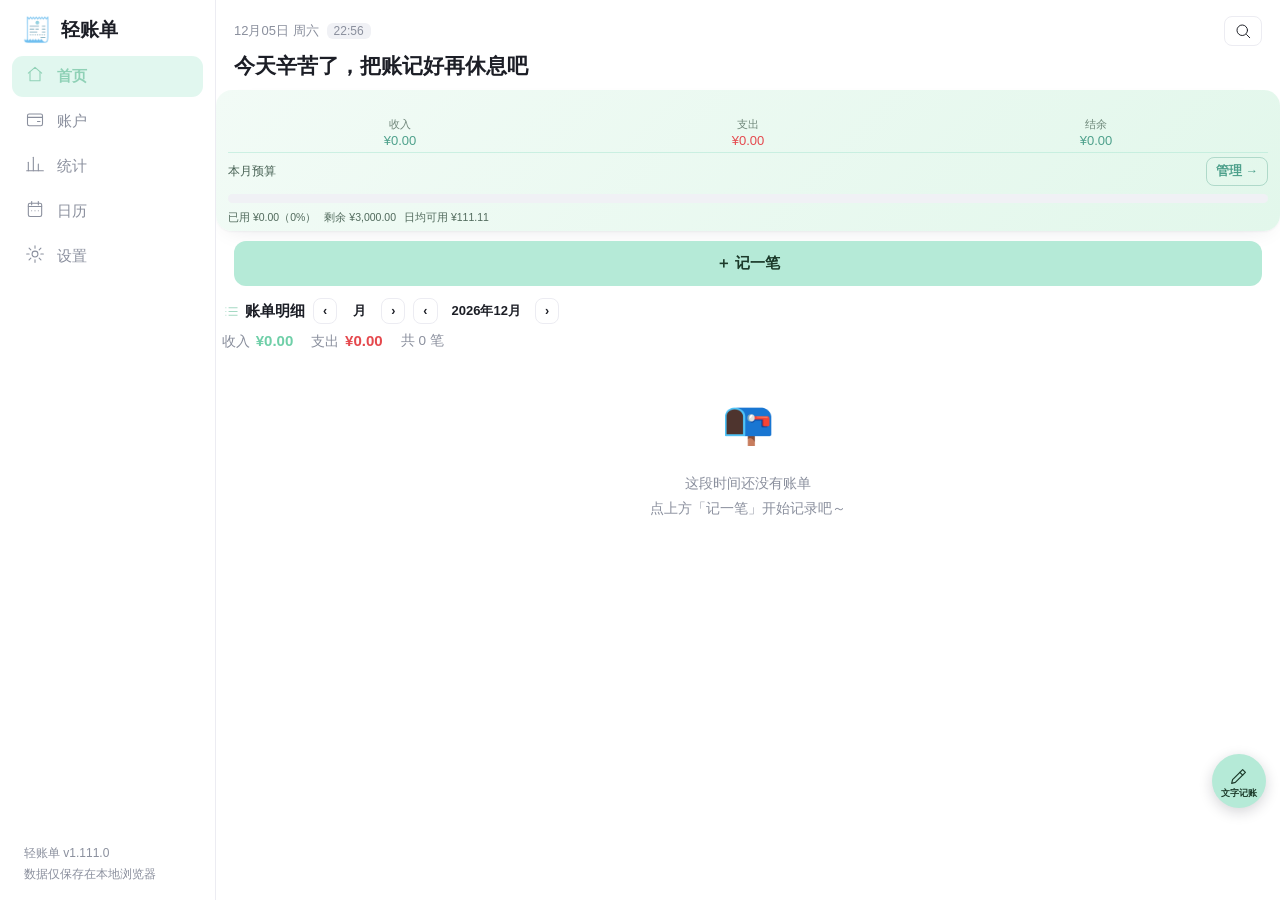
==== index.html @ 125f8039 "Add files via upload" ====
<!DOCTYPE html>
<html lang="zh-CN">
<head>
<meta charset="UTF-8">
<meta name="viewport" content="width=device-width, initial-scale=1.0, viewport-fit=cover">
<meta name="color-scheme" content="light">
<meta name="theme-color" content="#ffffff">
<meta name="apple-mobile-web-app-capable" content="yes">
<meta name="apple-mobile-web-app-status-bar-style" content="default">
<meta name="apple-mobile-web-app-title" content="轻账单">
<link rel="manifest" href="manifest.webmanifest">
<link rel="icon" href="data:image/svg+xml,<svg xmlns='http://www.w3.org/2000/svg' viewBox='0 0 100 100'><text y='.9em' font-size='90'>🧾</text></svg>">
<link rel="apple-touch-icon" href="icons/icon-192.png">
<title>轻账单 · 个人记账</title>
<link rel="stylesheet" href="css/style.css">
</head>
<body>
<div id="app">
  <aside class="sidebar">
    <div class="logo"><span class="logo-icon">🧾</span>轻账单</div>
    <nav class="nav">
      <button class="nav-item" data-route="/home"><span class="nav-ico"><svg width="20" height="20" viewBox="0 0 24 24" fill="none" stroke="currentColor" stroke-width="1.3" stroke-linecap="round" stroke-linejoin="round"><path d="M4 11l8-7 8 7"/><path d="M6 10v10h12V10"/></svg></span><span>首页</span></button>
      <button class="nav-item" data-route="/accounts"><span class="nav-ico"><svg width="20" height="20" viewBox="0 0 24 24" fill="none" stroke="currentColor" stroke-width="1.3" stroke-linecap="round" stroke-linejoin="round"><rect x="3" y="6" width="18" height="14" rx="2"/><path d="M3 10h18"/><path d="M15 15h3"/></svg></span><span>账户</span></button>
      <button class="nav-item" data-route="/stats"><span class="nav-ico"><svg width="20" height="20" viewBox="0 0 24 24" fill="none" stroke="currentColor" stroke-width="1.3" stroke-linecap="round" stroke-linejoin="round"><path d="M4 20V10"/><path d="M10 20V4"/><path d="M16 20v-8"/><path d="M22 20H2"/></svg></span><span>统计</span></button>
      <button class="nav-item" data-route="/calendar"><span class="nav-ico"><svg width="20" height="20" viewBox="0 0 24 24" fill="none" stroke="currentColor" stroke-width="1.3" stroke-linecap="round" stroke-linejoin="round"><rect x="4" y="5" width="16" height="16" rx="2"/><path d="M4 9h16"/><path d="M8 3v4"/><path d="M16 3v4"/><path d="M8 14h.01"/><path d="M12 14h.01"/><path d="M16 14h.01"/></svg></span><span>日历</span></button>
      <button class="nav-item" data-route="/settings"><span class="nav-ico"><svg width="20" height="20" viewBox="0 0 24 24" fill="none" stroke="currentColor" stroke-width="1.3" stroke-linecap="round" stroke-linejoin="round"><circle cx="12" cy="12" r="3.5"/><path d="M12 2v3M12 19v3M2 12h3M19 12h3M4.9 4.9l2.1 2.1M17 17l2.1 2.1M19.1 4.9L17 7M7 17l-2.1 2.1"/></svg></span><span>设置</span></button>
    </nav>
    <div class="sidebar-foot">轻账单 v1.111.0<br>数据仅保存在本地浏览器</div>
  </aside>
  <main id="view" class="view"></main>
</div>
<div id="modal-root"></div>
<div id="toast-root"></div>
<noscript><div style="padding:40px;text-align:center">轻账单需要启用 JavaScript 才能使用。</div></noscript>
<script src="js/preset.js"></script>
<script src="js/store.js"></script>
<script src="js/ui.js"></script>
<script src="js/charts.js"></script>
<script src="js/views.js"></script>
<script src="js/app.js"></script>
<script>
  /* PWA：Service Worker 仅在 HTTP(S) 环境下生效（file:// 打开时自动跳过） */
  if ('serviceWorker' in navigator && /^https?:$/.test(location.protocol)) {
    window.addEventListener('load', function () {
      navigator.serviceWorker.register('sw.js').catch(function () { /* 忽略注册失败 */ });
    });
  }
</script>
</body>
</html>
---- css/style.css ----
/* ============ 主题变量 ============ */
:root {
  --bg: #ffffff;
  --card: #ffffff;
  --text: #1c1e26;
  --muted: #8a8f9d;
  --border: #ececf2;
  --border-soft: #f0f1f5;
  --primary: #B5EAD7;
  --primary-2: #8FD1B6;
  --primary-soft: rgba(181, 234, 215, 0.4);
  --on-primary: #1c3a2a;
  --danger: #e5484d;
  --success: #6FCFA8;
  --warning: #f5a623;
  --shadow: 0 1px 2px rgba(20, 22, 40, 0.04), 0 8px 24px -12px rgba(20, 22, 40, 0.12);
  --input-bg: #ffffff;
  --key-bg: #f3f4f8;
  --seg-bg: #eef0f5;
  --sidebar: #ffffff;
  --modal-overlay: rgba(18, 20, 32, 0.45);
}
[data-theme="dark"] {
  --bg: #141419;
  --card: #1e1f26;
  --text: #ececf2;
  --muted: #8b8f9c;
  --border: #2a2c36;
  --border-soft: #22242e;
  --primary: #B5EAD7;
  --primary-2: #8FD1B6;
  --primary-soft: rgba(181, 234, 215, 0.18);
  --on-primary: #1c3a2a;
  --shadow: 0 1px 2px rgba(0, 0, 0, 0.3), 0 10px 30px -12px rgba(0, 0, 0, 0.5);
  --input-bg: #262833;
  --key-bg: #262833;
  --seg-bg: #262833;
  --sidebar: #191a21;
  --modal-overlay: rgba(0, 0, 0, 0.6);
}

/* ============ 基础 ============ */
* { box-sizing: border-box; margin: 0; padding: 0; }
html { height: 100%; background: #ffffff; }
body {
  font-family: -apple-system, BlinkMacSystemFont, "Segoe UI", "PingFang SC", "Hiragino Sans GB", "Microsoft YaHei", sans-serif;
  background: var(--bg); color: var(--text);
  -webkit-font-smoothing: antialiased;
}
button { font-family: inherit; color: inherit; background: none; border: none; cursor: pointer; }
input, select, textarea { font-family: inherit; }
input[type="number"]::-webkit-outer-spin-button, input[type="number"]::-webkit-inner-spin-button { -webkit-appearance: none; margin: 0; }
input[type="number"] { -moz-appearance: textfield; }

/* ============ 布局 ============ */
#app { display: flex; min-height: 100vh; }
.sidebar {
  width: 216px; flex-shrink: 0; background: var(--sidebar);
  border-right: 1px solid var(--border);
  display: flex; flex-direction: column; padding: 20px 14px;
  position: sticky; top: 0; height: 100vh;
}
.logo { display: flex; align-items: center; gap: 9px; font-size: 19px; font-weight: 800; padding: 4px 10px 18px; }
.logo-icon { font-size: 24px; }
.nav { display: flex; flex-direction: column; gap: 4px; flex: 1; }
.nav-item {
  display: flex; align-items: center; gap: 11px; padding: 11px 13px;
  border-radius: 11px; font-size: 15px; color: var(--muted);
  text-align: left; transition: background .15s, color .15s;
}
.nav-item:hover { background: var(--border-soft); color: var(--text); }
.nav-item.active { background: var(--primary-soft); color: var(--primary-2); font-weight: 700; }
.nav-ico { font-size: 18px; width: 22px; text-align: center; }
.sidebar-foot { font-size: 12px; color: var(--muted); padding: 10px 12px 2px; line-height: 1.7; }
.view { flex: 1; padding: 26px 30px 60px; max-width: 1400px; margin: 0 auto; width: 100%; }

/* ============ 按钮 ============ */
.btn {
  display: inline-flex; align-items: center; justify-content: center; gap: 6px;
  padding: 9px 16px; border-radius: 10px; font-size: 14px; font-weight: 600;
  border: 1px solid transparent; transition: filter .15s, background .15s, transform .05s;
  user-select: none;
}
.btn:active { transform: scale(.97); }
.btn-primary { background: var(--primary); color: var(--on-primary); }
.btn-primary:hover { filter: brightness(1.08); }
.btn-ghost { background: transparent; border-color: var(--border); color: var(--text); }
.btn-ghost:hover { background: var(--border-soft); }
.btn-danger { background: var(--danger); color: #fff; }
.btn-danger:hover { filter: brightness(1.06); }
.btn-sm { padding: 6px 11px; font-size: 13px; border-radius: 8px; }
.btn-lg { padding: 12px 20px; font-size: 15px; border-radius: 12px; }
.btn-block { width: 100%; }
.danger-text { color: var(--danger); }
.head-actions { display: flex; gap: 8px; }

/* ============ 页面 & 卡片 ============ */
.page { animation: fadeIn .22s ease; }
@keyframes fadeIn { from { opacity: 0; transform: translateY(4px); } to { opacity: 1; transform: none; } }
.page-head { display: flex; align-items: center; justify-content: space-between; margin: 2px 0 18px; gap: 12px; flex-wrap: wrap; }
.page-head h1 { font-size: 22px; font-weight: 800; }
.card {
  background: var(--card); border: none; border-radius: 16px;
  padding: 20px; box-shadow: var(--shadow); margin-bottom: 16px;
}
.card-title { font-size: 14px; font-weight: 700; color: var(--muted); margin-bottom: 14px; display: flex; align-items: center; justify-content: space-between; gap: 10px; flex-wrap: wrap; }
.grid-2 { display: grid; grid-template-columns: 1fr 1fr; gap: 16px; }
@media (max-width: 900px) { .grid-2 { grid-template-columns: 1fr; } }

.hello { display: block; margin-bottom: 18px; }
.hello-top { display: flex; align-items: center; justify-content: space-between; gap: 10px; }
.hello-date { color: var(--muted); font-size: 13px; display: flex; align-items: center; gap: 8px; }
.hello-time { font-variant-numeric: tabular-nums; background: var(--border-soft); border-radius: 6px; padding: 1px 7px; font-size: 12px; }
.hello h1 { font-size: 24px; font-weight: 800; margin-top: 6px; line-height: 1.35; }
/* 资产卡：淡绿主题（无净资产，仅收支结余 + 预算） */
.assets-card {
  background: linear-gradient(135deg, #F2FBF6, #E2F7EB);
  border: none;
  color: #1c3a2a;
  padding: 14px 16px;
}
.assets-card::after { content: none; }
.assets-stats {
  display: grid; grid-template-columns: repeat(3, 1fr); gap: 10px;
}
.as-item { text-align: center; cursor: pointer; border: none; background: none; padding: 0; transition: opacity .15s; }
.as-item:hover { opacity: .75; }
.as-label { font-size: 12px; color: rgba(28, 58, 42, 0.6); }
.as-val { font-size: 16px; font-weight: 500; margin-top: 3px; font-variant-numeric: tabular-nums; }
.as-income { color: #4DA08B; }
.as-expense { color: #e5484d; }

/* 资产卡内预算区（淡绿主题） */
.assets-budget {
  margin-top: 10px; padding-top: 10px; border-top: 1px solid rgba(181, 234, 215, 0.6);
}
.assets-budget-head { display: flex; align-items: center; justify-content: space-between; font-size: 12.5px; color: rgba(28,58,42,.8); margin-bottom: 4px; }
.assets-budget-head .btn-ghost { color: #4DA08B; border-color: rgba(77, 160, 139, 0.35); }
.assets-budget-head .btn-ghost:hover { background: rgba(181,234,215,.5); }
.assets-progress { background: rgba(181, 234, 215, 0.5); }
.assets-progress i { background: #B5EAD7; }
.assets-progress.warn i { background: var(--warning); }
.assets-progress.danger i { background: #e5484d; }
.assets-budget-meta { display: flex; gap: 12px; flex-wrap: wrap; font-size: 11.5px; color: rgba(28,58,42,.75); }
.assets-budget-empty { display: flex; align-items: center; justify-content: space-between; font-size: 12.5px; color: rgba(28,58,42,.8); }
.assets-budget-empty .btn-ghost { color: #4DA08B; border-color: rgba(77, 160, 139, 0.35); }

/* 记一笔按钮栏（资产卡与明细之间） */
.go-record-bar { margin-bottom: 12px; }

/* 明细框透明：略微收回留边距（高特异性覆盖 .card 的 padding/贴边） */
.card.bill-card { background: transparent; border: none; box-shadow: none; padding: 0; margin: 0 -12px; }
.bill-head-row { display: flex; align-items: center; gap: 8px; margin: 0 0 6px; padding-left: 2px; flex-wrap: nowrap; overflow-x: auto; }
.bill-more { margin: 4px 0 8px; color: var(--primary-2); background: var(--primary-soft); border: none; }
@media (max-width: 900px) {
  .card.bill-card { margin-left: -8px; margin-right: -8px; }
}
.bill-title { font-size: 15px; font-weight: 700; display: inline-flex; align-items: center; gap: 6px; flex-shrink: 0; }
.bill-title svg { color: var(--primary-2); }
.bill-ctl { display: flex; align-items: center; gap: 4px; flex-shrink: 0; }
.bill-ctl .month-label { font-size: 13px; }
.bill-cycle-label { font-size: 13px; font-weight: 700; padding: 0 4px; min-width: 36px; text-align: center; }

/* 首页预算卡 */
.budget-big { font-size: 14px; color: var(--muted); margin-bottom: 6px; }
.budget-big b { font-size: 16px; color: var(--text); font-weight: 500; }

/* 首页快捷入口 */
.quick-grid { display: grid; grid-template-columns: repeat(3, 1fr); gap: 8px; }
.quick-item {
  display: flex; flex-direction: column; align-items: center; gap: 6px;
  padding: 13px 4px; border-radius: 12px; background: var(--border-soft);
  transition: background .15s, transform .05s;
}
.quick-item:hover { background: var(--primary-soft); }
.quick-item:active { transform: scale(.96); }
.qi-ico { font-size: 22px; }
.quick-item span:last-child { font-size: 12px; color: var(--muted); }

.stat-grid { display: grid; grid-template-columns: repeat(auto-fit, minmax(150px, 1fr)); gap: 14px; margin-bottom: 16px; }
.stat-card { background: var(--card); border: none; border-radius: 14px; padding: 16px 18px; box-shadow: var(--shadow); }
.stat-label { font-size: 13px; color: var(--muted); }
.stat-val { font-size: 23px; font-weight: 500; margin-top: 6px; font-variant-numeric: tabular-nums; }
.v-red { color: var(--danger); }
.v-green { color: var(--success); }
.v-muted { color: var(--muted); }

/* ============ 记账 ============ */
.page-record { max-width: 520px; margin: 0 auto; }
.record-card { padding: 18px; }
.seg { display: flex; background: var(--seg-bg); border-radius: 12px; padding: 4px; gap: 4px; }
.seg-btn { flex: 1; padding: 9px 0; border-radius: 9px; font-size: 14px; font-weight: 600; color: var(--muted); }
.seg-btn.active { background: var(--card); color: var(--primary-2); box-shadow: var(--shadow); font-weight: 700; }
.seg-sm { max-width: 210px; }
.amount-box {
  display: flex; align-items: baseline; justify-content: flex-end; gap: 6px;
  padding: 18px 2px 16px; font-size: 34px; font-weight: 500;
  font-variant-numeric: tabular-nums; min-height: 76px; word-break: break-all; text-align: right;
}
.amount-cur { font-size: 20px; color: var(--muted); }
.cat-grid { display: grid; grid-template-columns: repeat(5, 1fr); gap: 8px; margin-bottom: 14px; }
.cat-item { display: flex; flex-direction: column; align-items: center; gap: 4px; padding: 10px 2px 8px; border-radius: 12px; border: 2px solid transparent; }
.cat-item .cat-ico { font-size: 25px; line-height: 1; }
.cat-item .cat-name { font-size: 12px; color: var(--muted); }
.cat-item.active { background: var(--border-soft); border-color: var(--text); }
.cat-item.active .cat-name { color: var(--text); font-weight: 600; }
.rec-acc-row { display: grid; grid-template-columns: 1fr auto 1fr; gap: 10px; align-items: end; }
.transfer-arrow { font-size: 20px; color: var(--muted); padding-bottom: 10px; }
.keypad { display: grid; grid-template-columns: repeat(4, 1fr); gap: 9px; margin-top: 6px; }
.key {
  height: 52px; border-radius: 12px; font-size: 19px; font-weight: 600;
  background: var(--key-bg); border: 1px solid var(--border);
  transition: transform .05s, filter .1s; user-select: none;
}
.key:active { transform: scale(.94); }
.key-save { background: var(--primary); color: var(--on-primary); border-color: transparent; font-size: 17px; }
.key-func { color: var(--muted); font-size: 17px; }

/* ============ 表单 ============ */
.field { margin-bottom: 12px; }
.field label { display: block; font-size: 12.5px; color: var(--muted); margin-bottom: 6px; font-weight: 600; }
.field input, .field select, .field textarea {
  width: 100%; padding: 10px 12px; border-radius: 10px; border: 1px solid var(--border);
  background: var(--input-bg); color: var(--text); font-size: 15px; outline: none;
}
.field input:focus, .field select:focus { border-color: var(--primary-2); box-shadow: 0 0 0 3px var(--primary-soft); }
.rec-fields { margin-top: 4px; }

/* ============ 明细 ============ */
.month-nav { display: flex; align-items: center; gap: 8px; }
.month-label { font-weight: 600; font-size: 15px; padding: 4px 10px; cursor: pointer; }
.list-summary { display: flex; gap: 18px; flex-wrap: wrap; font-size: 13.5px; color: var(--muted); padding: 12px 18px; }
.list-summary b { font-size: 15px; margin-left: 2px; }
.filter-bar { display: flex; gap: 10px; flex-wrap: wrap; padding: 14px 16px; }
.filter-bar select, .filter-bar input {
  flex: 1; min-width: 130px; padding: 8px 10px; border-radius: 9px;
  border: 1px solid var(--border); background: var(--input-bg); color: var(--text); font-size: 14px; outline: none;
}
.tx-group { background: var(--card); border: none; border-radius: 14px; overflow: hidden; margin-bottom: 14px; box-shadow: var(--shadow); }
.tx-group.flat { box-shadow: none; margin-bottom: 10px; border-radius: 12px; }
.tx-group-head { display: flex; justify-content: space-between; padding: 8px 16px; font-size: 12.5px; color: var(--muted); background: var(--border-soft); }
.tx-row { display: flex; align-items: center; gap: 12px; width: 100%; padding: 5px 16px; height: 46px; text-align: left; transition: background .12s; }
.tx-row:hover { background: var(--border-soft); }
.tx-ico { width: 36px; height: 36px; border-radius: 12px; display: flex; align-items: center; justify-content: center; font-size: 28px; color: #1c1e26; flex-shrink: 0; overflow: visible; }
.tx-main { flex: 1; min-width: 0; }
.tx-name { font-size: 13.5px; font-weight: 400; display: block; overflow: hidden; text-overflow: ellipsis; white-space: nowrap; }
.tx-sub { font-size: 12px; color: var(--muted); margin-top: 2px; display: block; overflow: hidden; text-overflow: ellipsis; white-space: nowrap; }
.tx-right { display: flex; flex-direction: column; align-items: flex-end; gap: 2px; flex-shrink: 0; text-align: right; }
.tx-meta { font-size: 10.5px; color: var(--muted); max-width: 110px; overflow: hidden; text-overflow: ellipsis; white-space: nowrap; font-variant-numeric: tabular-nums; }
.tx-amt { font-size: 15px; font-weight: 500; font-variant-numeric: tabular-nums; flex-shrink: 0; }

/* ============ 统计 ============ */
.stat-period-tabs { display: flex; gap: 8px; flex-wrap: wrap; margin-bottom: 16px; }
.chart-wrap { margin-bottom: 14px; }
.chart-svg { width: 100%; height: auto; display: block; }
/* 横向滚动图表：显示部分内容并放大，左右滑动查看其余 */
.chart-scroll { overflow-x: auto; -webkit-overflow-scrolling: touch; padding-bottom: 4px; }
.chart-scroll .chart-svg { height: auto; }
.chart-bar, .chart-dot { cursor: pointer; }
.donut-legend { margin-top: 12px; display: flex; flex-direction: column; gap: 7px; }
.legend-item { display: flex; align-items: center; gap: 8px; font-size: 13px; }
.legend-dot { width: 10px; height: 10px; border-radius: 50%; flex-shrink: 0; }
.legend-name { flex: 1; overflow: hidden; text-overflow: ellipsis; white-space: nowrap; }
.legend-val { font-variant-numeric: tabular-nums; font-weight: 600; }
.legend-pct { color: var(--muted); width: 38px; text-align: right; font-variant-numeric: tabular-nums; }
.donut-total { font-size: 20px; font-weight: 500; fill: var(--text); }
.donut-sub { font-size: 11px; fill: var(--muted); }
.chart-axis { font-size: 10px; fill: var(--muted); }
.chart-val { font-size: 10px; fill: var(--muted); font-weight: 600; }
.rank-row { display: flex; align-items: center; gap: 10px; margin-bottom: 10px; }
.rank-ico { width: 30px; height: 30px; border-radius: 9px; display: flex; align-items: center; justify-content: center; font-size: 15px; color: #fff; flex-shrink: 0; }
.rank-main { flex: 1; min-width: 0; }
.rank-head { display: flex; justify-content: space-between; font-size: 13px; margin-bottom: 4px; gap: 8px; }
.rank-pct { color: var(--muted); font-size: 12px; white-space: nowrap; }
.rank-bar { height: 7px; border-radius: 99px; background: var(--border-soft); overflow: hidden; }
.rank-bar i { display: block; height: 100%; border-radius: 99px; background: var(--primary); }

/* ============ 预算 ============ */
.field-inline { display: flex; align-items: flex-end; gap: 10px; margin-bottom: 14px; }
.field-inline label { font-size: 13px; color: var(--muted); font-weight: 600; padding-bottom: 10px; white-space: nowrap; }
.field-inline input { flex: 1; padding: 10px 12px; border-radius: 10px; border: 1px solid var(--border); background: var(--input-bg); color: var(--text); font-size: 15px; outline: none; }
.progress { height: 9px; border-radius: 99px; background: var(--border-soft); overflow: hidden; margin: 10px 0; }
.progress i { display: block; height: 100%; border-radius: 99px; background: var(--primary); transition: width .3s; }
.progress.warn i { background: var(--warning); }
.progress.danger i { background: var(--danger); }
.budget-meta { display: flex; gap: 16px; flex-wrap: wrap; font-size: 13px; color: var(--muted); }
.budget-meta b { font-size: 14px; }
.budget-cat { padding: 12px 0; border-bottom: 1px solid var(--border-soft); }
.budget-cat:last-child { border-bottom: none; }
.budget-cat-head { display: flex; justify-content: space-between; font-size: 14px; margin-bottom: 2px; gap: 10px; }
.budget-cat-foot { display: flex; align-items: center; gap: 8px; margin-top: 8px; }
.budget-cat-input { flex: 1; max-width: 160px; padding: 7px 10px; border-radius: 9px; border: 1px solid var(--border); background: var(--input-bg); color: var(--text); font-size: 14px; outline: none; }
.budget-cat-foot span { font-size: 12px; color: var(--muted); }

/* ============ 账户 ============ */
.acc-grid { display: grid; grid-template-columns: 1fr; gap: 0; }
.acc-card { display: flex; align-items: center; gap: 12px; padding: 14px 10px; background: transparent; border: none; border-radius: 12px; box-shadow: none; text-align: left; transition: transform .1s; flex: 1; min-width: 0; }
.acc-row { display: flex; align-items: center; gap: 2px; }
.acc-order { display: flex; flex-direction: column; flex-shrink: 0; }
.acc-order-btn {
  padding: 2px 9px; font-size: 14px; color: var(--muted); line-height: 1.4;
  border-radius: 6px;
}
.acc-order-btn:active { background: var(--primary-soft); }
.acc-order-btn:disabled { opacity: .25; }
.acc-card:hover { transform: translateY(-2px); }
.acc-ico { width: 42px; height: 42px; border-radius: 12px; display: flex; align-items: center; justify-content: center; font-size: 20px; color: #fff; flex-shrink: 0; }
.acc-main { flex: 1; min-width: 0; }
.acc-name { font-weight: 700; font-size: 14.5px; display: block; overflow: hidden; text-overflow: ellipsis; white-space: nowrap; }
.acc-type { font-size: 12px; color: var(--muted); }
.acc-hidden { font-style: normal; font-size: 11px; color: var(--muted); border: 1px solid var(--border); border-radius: 4px; padding: 0 4px; margin-left: 4px; }
.acc-bal { font-weight: 500; font-variant-numeric: tabular-nums; font-size: 15px; }

/* ============ 设置 ============ */
.cat-manage-row { display: flex; align-items: center; gap: 11px; padding: 9px 2px; border-bottom: 1px solid var(--border-soft); }
.cat-manage-ico { width: 34px; height: 34px; border-radius: 10px; display: flex; align-items: center; justify-content: center; font-size: 16px; color: #1c1e26; flex-shrink: 0; }
.cat-manage-name { flex: 1; font-size: 14.5px; font-weight: 600; }
.cat-manage-actions { display: flex; gap: 6px; }
.theme-row, .data-actions { display: flex; gap: 9px; flex-wrap: wrap; }
.theme-row.theme-font { align-items: center; margin-top: 10px; }
.theme-label { font-size: 13px; color: var(--muted); margin-right: 2px; }
.data-tip { font-size: 12px; color: var(--muted); margin-top: 12px; line-height: 1.6; }
.about-card { text-align: center; padding: 26px; }
.about-name { font-size: 17px; font-weight: 800; }
.about-ver { font-size: 12px; color: var(--muted); font-weight: 500; margin-left: 6px; }
.about-desc { font-size: 13px; color: var(--muted); margin-top: 8px; line-height: 1.7; }
.about-install { margin-top: 12px; padding-top: 12px; border-top: 1px dashed var(--border); }

/* ============ 日历 ============ */
.cal-week { display: grid; grid-template-columns: repeat(7, 1fr); gap: 6px; margin-bottom: 6px; }
.cal-week span { text-align: center; font-size: 12px; color: var(--muted); padding: 4px 0; font-weight: 600; }
.cal-grid { display: grid; grid-template-columns: repeat(7, 1fr); gap: 6px; }
.cal-cell {
  position: relative; min-height: 62px; border: none; border-radius: 10px;
  background: #ffffff; padding: 6px 6px; display: flex; flex-direction: column; align-items: flex-start;
  gap: 3px; text-align: left; transition: background .15s; overflow: hidden;
}
.cal-cell:hover { background: var(--primary-soft); }
.cal-cell.cal-empty { border: none; background: transparent; pointer-events: none; }
.cal-day { font-size: 14px; font-weight: 500; line-height: 1; width: 100%; text-align: center; }
.cal-today { background: var(--primary-soft); }
.cal-today .cal-day { color: var(--primary-2); font-weight: 700; }
.cal-sel { background: rgba(181, 234, 215, 0.6); }
.cal-exp { font-size: 10.5px; color: var(--danger); font-variant-numeric: tabular-nums; line-height: 1; }
.cal-inc { font-size: 10.5px; color: var(--success); font-variant-numeric: tabular-nums; line-height: 1; }
@media (max-width: 760px) {
  .cal-cell { min-height: 54px; padding: 5px 4px; }
  .cal-grid, .cal-week { gap: 4px; }
}

/* ============ 周期账单 ============ */
.rec-tools { display: flex; gap: 9px; margin: 2px 0 12px; }
.rec-tools .btn { flex: 1; }
.rec-row { box-shadow: none; margin-bottom: 10px; padding: 14px; }
.rec-row:last-child { margin-bottom: 0; }
.rec-due { border-color: var(--primary-2); }
.rec-due-row { display: flex; align-items: center; gap: 11px; padding: 10px 0; border-bottom: 1px solid var(--border-soft); }
.rec-due-row:last-child { border-bottom: none; }
.rec-due-actions { display: flex; gap: 6px; flex-shrink: 0; }
.rec-row-head { display: flex; align-items: center; gap: 12px; }
.rec-ico { width: 40px; height: 40px; border-radius: 12px; display: flex; align-items: center; justify-content: center; font-size: 19px; color: #1c1e26; flex-shrink: 0; }
.rec-ico.sm { width: 34px; height: 34px; font-size: 16px; border-radius: 10px; }
.rec-main { flex: 1; min-width: 0; }
.rec-name { font-size: 14.5px; font-weight: 700; display: block; }
.rec-sub { font-size: 12px; color: var(--muted); margin-top: 2px; display: block; overflow: hidden; text-overflow: ellipsis; white-space: nowrap; }
.rec-amt { font-size: 15px; font-weight: 500; font-variant-numeric: tabular-nums; flex-shrink: 0; }
.rec-badge { font-style: normal; font-size: 11px; color: var(--primary-2); background: var(--primary-soft); border-radius: 5px; padding: 1px 6px; margin-left: 4px; font-weight: 600; }
.rec-badge.rec-off { color: var(--muted); background: var(--border-soft); }
.rec-actions { display: flex; gap: 7px; flex-wrap: wrap; margin-top: 12px; }

/* ============ 借贷 ============ */
.loan-row { display: flex; align-items: flex-start; gap: 12px; box-shadow: none; margin-bottom: 10px; padding: 14px; }
.loan-row:last-child { margin-bottom: 0; }
.loan-ico { width: 42px; height: 42px; border-radius: 12px; display: flex; align-items: center; justify-content: center; font-size: 19px; color: #fff; flex-shrink: 0; }
.loan-main { flex: 1; min-width: 0; }
.loan-name { font-size: 14.5px; font-weight: 700; display: block; }
.loan-badge { font-style: normal; font-size: 11px; border-radius: 5px; padding: 1px 6px; margin-left: 4px; font-weight: 600; }
.loan-badge.loan-done { color: var(--muted); background: var(--border-soft); }
.loan-sub { font-size: 12px; color: var(--muted); margin-top: 3px; display: block; overflow: hidden; text-overflow: ellipsis; white-space: nowrap; }
.loan-right { text-align: right; flex-shrink: 0; }
.loan-amt { font-size: 16px; font-weight: 500; font-variant-numeric: tabular-nums; display: block; }
.loan-actions { display: flex; gap: 6px; margin-top: 8px; justify-content: flex-end; flex-wrap: wrap; }

/* 借贷栏目摘要（账户页 & 借贷页顶部同款）：竖直收紧，整卡可点 */
.loan-summary {
  display: grid; grid-template-columns: repeat(3, 1fr); gap: 6px;
  width: 100%; border: none; background: var(--border-soft);
  border-radius: 10px; padding: 7px 4px; cursor: pointer;
  transition: background .15s, transform .05s;
}
.loan-summary:hover { background: var(--primary-soft); }
.loan-summary:active { transform: scale(.98); }
.ls-item { display: flex; flex-direction: column; align-items: center; gap: 1px; }
.ls-label { font-size: 11px; color: var(--muted); }
.ls-val { font-size: 14px; font-weight: 500; font-variant-numeric: tabular-nums; }
.loan-box .card-title { margin-bottom: 8px; }

/* 借贷账户卡片 */
.loan-acc-card { border: none; border-radius: 14px; padding: 2px 14px 14px; margin-bottom: 10px; background: var(--card); box-shadow: var(--shadow); }
.loan-acc-card:last-child { margin-bottom: 0; }
.loan-acc-head { display: flex; align-items: center; gap: 10px; width: 100%; background: none; border: none; padding: 12px 0; cursor: pointer; text-align: left; }
.loan-acc-ico { width: 34px; height: 34px; border-radius: 50%; display: flex; align-items: center; justify-content: center; color: #fff; flex-shrink: 0; }
.loan-acc-ico svg { color: #fff; }
.loan-acc-name { flex: 1; min-width: 0; font-size: 14.5px; font-weight: 700; overflow: hidden; text-overflow: ellipsis; white-space: nowrap; }
.loan-acc-arrow { color: var(--muted); font-size: 12px; flex-shrink: 0; }
.loan-acc-sub { font-size: 12.5px; color: var(--muted); padding: 0 2px 10px; }
.loan-acc-body { border-top: 1px dashed var(--border); padding-top: 4px; }

/* 总资产标签（账户页） */
.assets-label { font-size: 12px; color: rgba(28, 58, 42, 0.6); margin-bottom: 2px; }

/* ============ 文字记账 ============ */
.voice-result { margin-top: 10px; padding: 10px 12px; background: var(--primary-soft); border-radius: 10px; }
.vr-line { font-size: 13.5px; line-height: 1.9; }

/* ============ 弹窗 / 提示 ============ */
.modal-overlay { position: fixed; inset: 0; background: var(--modal-overlay); display: flex; align-items: center; justify-content: center; padding: 18px; z-index: 100; animation: fadeIn .18s ease; }
.modal-card { background: var(--card); border-radius: 16px; width: 100%; max-width: 430px; max-height: 88vh; display: flex; flex-direction: column; box-shadow: 0 20px 60px rgba(0,0,0,.25); animation: pop .2s ease; }
@keyframes pop { from { opacity: 0; transform: scale(.96) translateY(8px); } to { opacity: 1; transform: none; } }
.modal-head { display: flex; align-items: center; justify-content: space-between; padding: 15px 18px; border-bottom: 1px solid var(--border); }
.modal-title { font-size: 16px; font-weight: 800; }
.modal-x { font-size: 16px; color: var(--muted); padding: 4px; }
.modal-body { padding: 18px; overflow-y: auto; }
.modal-actions { display: flex; justify-content: flex-end; gap: 10px; margin-top: 18px; flex-wrap: wrap; }
.confirm-text { font-size: 14.5px; line-height: 1.7; }
.emoji-grid { display: grid; grid-template-columns: repeat(8, 1fr); gap: 5px; }
.emoji-cell { font-size: 20px; padding: 5px 0; border-radius: 8px; border: 1px solid transparent; text-align: center; }
.emoji-cell.active { background: var(--primary-soft); border-color: var(--primary-2); }
.color-row { display: flex; gap: 9px; flex-wrap: wrap; }
.color-cell { width: 28px; height: 28px; border-radius: 50%; border: 2px solid transparent; cursor: pointer; }
.color-cell.active { border-color: var(--text); transform: scale(1.18); }
.color-cell.transparent {
  background: repeating-conic-gradient(#e6e8ee 0% 25%, #fff 0% 50%) 0 0/12px 12px;
  border-color: #d0d3da;
}
.check { display: flex; align-items: center; gap: 8px; font-size: 13.5px; color: var(--muted); cursor: pointer; margin-top: 2px; }
.check input { width: 16px; height: 16px; accent-color: var(--primary-2); }

#toast-root { position: fixed; bottom: 30px; left: 50%; transform: translateX(-50%); z-index: 300; display: flex; flex-direction: column; align-items: center; gap: 8px; pointer-events: none; }
.toast { background: #23252d; color: #fff; padding: 10px 18px; border-radius: 99px; font-size: 13.5px; box-shadow: 0 8px 24px rgba(0,0,0,.25); animation: toastIn .25s ease; max-width: 80vw; }
.toast-err { background: var(--danger); }
.toast.out { opacity: 0; transform: translateY(8px); transition: all .3s; }
@keyframes toastIn { from { opacity: 0; transform: translateY(10px); } to { opacity: 1; transform: none; } }

.empty { text-align: center; padding: 44px 10px; color: var(--muted); font-size: 14px; line-height: 1.8; }
.empty-ico { font-size: 42px; display: block; margin-bottom: 10px; }

/* ============ 紧凑化布局 ============ */
.bill-nav { display: flex; align-items: center; justify-content: center; gap: 6px; margin: 0 0 6px; }
.bill-nav .month-label { font-size: 14px; }

.view { padding: 16px 18px 44px; }
.sidebar { padding: 14px 12px; }
.logo { padding: 2px 10px 12px; }
.nav-item { padding: 8px 12px; }
.card { padding: 14px; margin-bottom: 10px; }
.card-title { margin-bottom: 10px; }
.page-head { margin: 0 0 10px; }
.page-head h1 { font-size: 19px; }
.hello { margin-bottom: 10px; }
.hello h1 { font-size: 21px; }
.stat-grid { gap: 10px; margin-bottom: 10px; }
.stat-card { padding: 10px 12px; }
.stat-val { font-size: 20px; }
.grid-2 { gap: 10px; }
.assets-val { font-size: 28px; font-weight: 500; }
.assets-stats { margin-top: 12px; padding-top: 10px; }
.tx-group { margin-bottom: 8px; }
.tx-group.flat { margin-bottom: 8px; }
.tx-group-head { padding: 6px 12px; }
.tx-row { padding: 3px 12px; height: 46px; }
.cal-cell { min-height: 50px; padding: 5px 4px; gap: 2px; }
.cal-grid { gap: 4px; }
.cal-week { gap: 4px; margin-bottom: 4px; }
.key { height: 46px; font-size: 18px; }
.keypad { gap: 6px; }
.amount-box { padding: 12px 2px 10px; font-size: 32px; min-height: 64px; }
.field { margin-bottom: 8px; }
.record-card { padding: 14px; }
.cat-grid { gap: 6px; margin-bottom: 10px; }
.cat-item { padding: 8px 2px 6px; }
.cat-item .cat-ico { font-size: 23px; }
.modal-body { padding: 14px; }
.modal-actions { margin-top: 12px; }
.budget-cat { padding: 8px 0; }
.budget-meta { gap: 10px; }
.progress { margin: 8px 0; }
.acc-grid { gap: 0; }
.acc-card { padding: 12px 8px; }
.empty { padding: 26px 10px; }
.list-summary { padding: 8px 12px; }
.filter-bar { padding: 10px 12px; }
.stat-period-tabs { margin-bottom: 10px; }
.rank-row { margin-bottom: 6px; }
.loan-row { padding: 10px; margin-bottom: 8px; }
.rec-row { padding: 10px; margin-bottom: 8px; }
.rec-due-row { padding: 7px 0; }
.rec-actions { margin-top: 8px; }
.cat-manage-row { padding: 6px 2px; }
.donut-legend { gap: 5px; }
.field-inline { margin-bottom: 8px; }
.budget-cat-foot { margin-top: 6px; }
.seg { padding: 3px; }
.seg-btn { padding: 7px 0; }
.btn-sm { padding: 5px 9px; font-size: 12.5px; }

/* ---- 记账页：分类紧凑 + 二级分类滑出 ---- */
.cat-grid { grid-template-columns: repeat(5, 1fr); gap: 4px; margin-bottom: 6px; }
.cat-item { padding: 1px 1px 1px; gap: 2px; }
.cat-item .cat-ico { font-size: 23px; }
.cat-item .cat-name { font-size: 10.5px; }
.rec-subs { display: none; margin-bottom: 2px; }
.rec-subs.open { display: block; animation: subIn .18s ease; }
.rec-subs-inner { display: grid; grid-template-columns: repeat(5, 1fr); gap: 8px; padding: 2px; }
@keyframes subIn { from { opacity: 0; transform: translateY(-4px); } to { opacity: 1; transform: none; } }
.sub-chip {
  display: flex; flex-direction: column; align-items: center; gap: 2px;
  padding: 1px 1px 1px; border-radius: 12px; font-size: 12px;
  background: #ffffff; color: var(--text);
}
.sub-chip .sub-ico { font-size: 23px; line-height: 1; }
.sub-chip.active { background: var(--primary-soft); color: var(--primary-2); font-weight: 600; }
.rec-meta-btn { justify-content: flex-start; margin-bottom: 10px; font-weight: 600; }

/* ---- 记账页：键盘（数字大、运算符小、功能键） ---- */
.keypad { grid-template-columns: repeat(3, 1.35fr) repeat(2, 1fr); }
.key { height: 52px; font-size: 20px; }
.key-num { font-size: 22px; font-weight: 500; }
.key-op { color: var(--primary-2); background: var(--primary-soft); font-weight: 700; font-size: 15px; }
.key-fn {
  color: var(--primary-2); background: var(--primary-soft); font-weight: 700;
  font-size: 15px; border-color: var(--primary-soft);
}
.key-func { color: var(--muted); font-size: 17px; }
.key-eq { background: var(--primary); color: var(--on-primary); border-color: transparent; font-weight: 700; font-size: 18px; }

/* ---- 设置页：二级分类 ---- */
.cat-sub-row { padding-left: 38px; }
.cat-sub-count { font-style: normal; font-size: 11px; color: var(--muted); border: 1px solid var(--border); border-radius: 5px; padding: 0 5px; margin-left: 5px; }

@media (max-width: 760px) {
  .cat-grid { grid-template-columns: repeat(5, 1fr); }
}

/* ---- 记账页：底部固定键盘，金额在键盘上端 ---- */
.page-record { height: calc(100vh - 60px); display: flex; flex-direction: column; }
.record-scroll { flex: 1; overflow-y: auto; min-height: 0; padding: 2px 2px 10px; }
.record-keypad {
  flex-shrink: 0; background: var(--card); border: 1px solid var(--border);
  border-radius: 14px; padding: 8px 12px 12px; box-shadow: var(--shadow);
  max-height: 78vh; overflow-y: auto;
}
.amount-sm { font-size: 26px; padding: 2px 2px 8px; min-height: 36px; }
.amount-sm.amt-expense { color: var(--danger); }
.amount-sm.amt-income { color: var(--success); }

/* ---- 记账页：历史备注联想 ---- */
.rec-note-history { margin-bottom: 6px; }
.rec-note-history-head { font-size: 11.5px; color: var(--muted); margin-bottom: 4px; padding-left: 2px; }
.rec-note-history-list {
  max-height: 132px; overflow-y: auto; -webkit-overflow-scrolling: touch;
  border: 1px solid var(--border); border-radius: 10px; background: var(--card);
}
.rec-note-hist-item {
  display: block; width: 100%; text-align: left; padding: 7px 10px;
  font-size: 12.5px; line-height: 1.4; border-bottom: 1px solid var(--border-soft);
  white-space: nowrap; overflow: hidden; text-overflow: ellipsis;
}
.rec-note-hist-item:last-child { border-bottom: none; }
.rec-note-hist-item:active { background: var(--primary-soft); }

/* ---- 记账页：备注与金额共享一栏 ---- */
.rec-note-amt { display: flex; align-items: center; gap: 10px; margin-bottom: 8px; }
.rec-note-amt input, .rec-note-amt textarea {
  flex: 1; min-width: 0; padding: 7px 10px; border-radius: 10px;
  border: 1px solid var(--border); background: var(--border-soft);
  color: var(--text); font-size: 13px; outline: none; resize: none; font-family: inherit; line-height: 1.4;
}
.rec-note-amt input:focus, .rec-note-amt textarea:focus { border-color: var(--primary-2); }
.rec-note-amt .amount-box { flex-shrink: 0; }

/* ---- 记账页：时间弹窗（日历 + 闹钟式滚轮） ---- */
.dt-cal-head { display: flex; align-items: center; justify-content: space-between; margin-bottom: 6px; }
.dt-cal-label { font-size: 14px; font-weight: 700; }
.dt-grid .cal-cell { min-height: 34px; padding: 3px 2px; border-radius: 8px; }
.dt-grid .cal-day { font-size: 13px; font-weight: 600; }
.dt-time { display: flex; align-items: center; justify-content: center; gap: 22px; margin: 16px 0 4px; }
.dt-col { display: flex; flex-direction: column; align-items: center; gap: 4px; }
.dt-unit { font-size: 11px; color: var(--muted); }
.dt-spin {
  width: 52px; height: 34px; border-radius: 10px; font-size: 18px; font-weight: 700;
  border: 1px solid var(--border); background: var(--border-soft); color: var(--primary-2);
}
.dt-spin:active { transform: scale(.94); }
.dt-val { font-size: 34px; font-weight: 500; font-variant-numeric: tabular-nums; min-width: 58px; text-align: center; }
.dt-colon { font-size: 30px; font-weight: 500; color: var(--muted); margin-bottom: 30px; }

/* ============ 设置：一级菜单折叠 ============ */
.set-item { padding: 0; overflow: hidden; }
.set-head {
  display: flex; align-items: center; gap: 10px; width: 100%;
  padding: 13px 16px; text-align: left; font-size: 15px; font-weight: 700;
}
.set-ico { font-size: 18px; }
.set-title { flex: 1; }
.set-arrow { color: var(--muted); font-size: 13px; transition: transform .15s; }
.set-body { padding: 4px 16px 16px; border-top: 1px solid var(--border-soft); padding-top: 12px; }

/* 弹窗内一级折叠菜单（图标 / 颜色） */
.modal-fold { border: 1px solid var(--border); border-radius: 10px; margin-bottom: 12px; overflow: hidden; }
.modal-fold-head {
  display: flex; align-items: center; justify-content: space-between; width: 100%;
  padding: 10px 12px; background: #ffffff; border: none;
  font-size: 13.5px; font-weight: 600; text-align: left;
}
.modal-fold-arrow { color: var(--muted); font-size: 12px; transition: transform .15s; }
.modal-fold-body { padding: 10px 12px; }

/* 线条图标尺寸（随父级 font-size 缩放） */
.line-ico { width: 1em; height: 1em; display: inline-block; vertical-align: -0.13em; flex-shrink: 0; }

/* ---- 记账页：功能栏（账户/时间/属性/优惠/附件） ---- */
.rec-fn-row { display: grid; grid-template-columns: repeat(5, 1fr); gap: 6px; margin-bottom: 8px; }
.rec-fn-btn {
  display: flex; flex-direction: column; align-items: center; gap: 2px; padding: 7px 2px 6px;
  border: 1px solid var(--border); background: var(--border-soft); border-radius: 10px;
  font-size: 11px; color: var(--muted); font-weight: 600; transition: all .15s;
}
.rec-fn-btn .fn-ico { font-size: 16px; line-height: 1; }
.rec-fn-btn.active { background: var(--primary-soft); border-color: var(--primary-2); color: var(--primary-2); }

/* ---- 记账页：功能面板（优惠/属性/附件） ---- */
.rec-panel {
  margin-bottom: 8px; padding: 8px 10px; border: 1px solid var(--border);
  border-radius: 10px; background: var(--border-soft); font-size: 12.5px;
}
.rp-head { font-weight: 700; margin-bottom: 6px; }
.rp-row { display: flex; align-items: center; gap: 4px; flex-wrap: nowrap; overflow-x: auto; }
.rp-input {
  width: 62px; padding: 4px 6px; border-radius: 8px; border: 1px solid var(--border);
  background: var(--input-bg); color: var(--text); font-size: 12.5px; outline: none; text-align: right; flex-shrink: 0;
}
.rp-input-active { border-color: var(--primary-2); background: var(--primary-soft); box-shadow: 0 0 0 2px var(--primary-soft); }
.rp-minus { color: var(--muted); font-weight: 700; }
.rp-eq { color: var(--muted); font-weight: 700; }
.rp-final-inline { font-weight: 600; white-space: nowrap; }
.rp-final-inline b { font-size: 14px; color: var(--primary-2); }
.rp-chips { display: flex; flex-wrap: wrap; gap: 6px; align-items: center; }
.rp-add-row { display: flex; gap: 6px; margin-top: 8px; }
.rp-add-row .btn { flex: 1; padding: 6px 4px; font-size: 12px; }
.rp-chip {
  display: inline-flex; align-items: center; gap: 4px; padding: 3px 8px; border-radius: 99px;
  background: var(--input-bg); border: 1px solid var(--border); font-size: 11.5px; max-width: 180px;
  overflow: hidden; text-overflow: ellipsis; white-space: nowrap;
}
.rp-chip-x { color: var(--danger); font-size: 14px; padding: 0 2px; flex-shrink: 0; }
.rp-empty { color: var(--muted); font-size: 12px; }
.tx-excluded { font-style: normal; color: var(--warning); font-size: 11px; border: 1px solid var(--border); border-radius: 4px; padding: 0 4px; }

.acc-pick-row {
  display: flex; align-items: center; gap: 10px; width: 100%; padding: 9px 10px;
  border-radius: 10px; margin-bottom: 6px; border: 1px solid var(--border); text-align: left;
}
.acc-pick-row.active { background: var(--primary-soft); border-color: var(--primary-2); }
.acc-mini {
  width: 22px; height: 22px; border-radius: 7px; display: inline-flex;
  align-items: center; justify-content: center; font-size: 13px; color: #fff; flex-shrink: 0;
}
.acc-pick-row .acc-mini { width: 30px; height: 30px; font-size: 17px; border-radius: 9px; }
.rec-meta-txt { overflow: hidden; text-overflow: ellipsis; white-space: nowrap; }

@media (max-width: 760px) {
  .page-record { height: calc(100vh - 112px); }
  .record-keypad { border-radius: 12px; padding: 6px 10px 10px; }
}

/* ============ 首页：文字记账浮动入口（右下角，主菜单上方） ============ */
.fab-text-bill {
  position: fixed; right: 14px; bottom: 92px; z-index: 45;
  display: flex; flex-direction: column; align-items: center; justify-content: center; gap: 2px;
  width: 54px; height: 54px; border-radius: 50%;
  background: var(--primary); color: var(--on-primary);
  box-shadow: 0 4px 14px rgba(20, 22, 40, 0.18);
  transition: transform .08s, filter .15s;
}
.fab-text-bill:active { transform: scale(.93); }
.fab-text-ico { display: flex; line-height: 1; }
.fab-text-label { font-size: 9px; font-weight: 700; line-height: 1; }
@media (max-width: 900px) {
  .fab-text-bill { bottom: calc(84px + env(safe-area-inset-bottom)); }
}

/* ============ 移动端：底部悬浮毛玻璃胶囊菜单（放最后，最高优先级） ============ */
@media (max-width: 900px) {
  #app { flex-direction: column; }
  .sidebar {
    position: fixed; bottom: 8px; left: 50%; transform: translateX(-50%);
    top: auto; height: auto; width: min(430px, calc(100% - 32px));
    flex-direction: row; align-items: center;
    padding: 4px 6px calc(4px + env(safe-area-inset-bottom));
    border: none; border-radius: 22px;
    background: rgba(255, 255, 255, 0.5);
    -webkit-backdrop-filter: blur(14px) saturate(1.4);
    backdrop-filter: blur(14px) saturate(1.4);
    box-shadow: 0 4px 16px rgba(0, 0, 0, 0.08);
    z-index: 50;
  }
  [data-theme="dark"] .sidebar { background: rgba(30, 31, 38, 0.5); }
  .logo, .sidebar-foot { display: none; }
  .nav { flex-direction: row; width: 100%; justify-content: space-around; gap: 2px; }
  .nav-item { flex-direction: column; gap: 2px; padding: 5px 2px; font-size: 10px; border-radius: 10px; flex: 1; align-items: center; }
  .nav-item.active { background: var(--primary-soft); }
  .nav-ico { font-size: 17px; width: auto; }
  .view { padding: 18px 14px 90px; }
  .page-head h1 { font-size: 19px; }
  .cat-grid { grid-template-columns: repeat(5, 1fr); }
  .assets-val { font-size: 27px; font-weight: 500; }
}

/* ============ 记一笔：沉浸式全屏（隐藏菜单栏、键盘收窄贴底） ============ */
body.is-record .sidebar { display: none; }
body.is-record #app { display: block; }
body.is-record .view { padding: 0; max-width: none; }
.page-record {
  height: 100vh; height: 100dvh;
  display: flex; flex-direction: column;
  padding: 12px 14px 0;
}
.record-scroll { flex: 1; overflow-y: auto; min-height: 0; padding: 2px 2px 10px; }
.record-keypad {
  flex-shrink: 0;
  width: auto; margin: 0 -14px;   /* 横向铺满屏幕 */
  background: var(--card); border: 1px solid var(--border);
  border-radius: 16px 16px 0 0;
  padding: 5px 12px calc(5px + env(safe-area-inset-bottom));
  box-shadow: 0 -4px 20px rgba(0, 0, 0, 0.06);
}
/* 键盘竖直方向收窄 */
.record-keypad .key { height: 38px; font-size: 18px; }
.record-keypad .key-num { font-size: 20px; }
.record-keypad .keypad { gap: 4px; margin-top: 4px; }
.record-keypad .rec-fn-btn { padding: 3px 2px 2px; }
.record-keypad .rec-fn-btn .fn-ico { font-size: 15px; }
.record-keypad .rec-fn-row { gap: 4px; margin-bottom: 5px; }
.record-keypad .rec-note-amt { margin-bottom: 4px; }
.record-keypad .rec-note-amt input, .record-keypad .rec-note-amt textarea { padding: 4px 10px; }
.record-keypad .amount-sm { padding: 0 2px 4px; min-height: 26px; font-size: 23px; }
.record-keypad .rec-note-history-list { max-height: 108px; }
/* 桌面端键盘仍居中限宽，避免按键过宽 */
@media (min-width: 901px) {
  .record-keypad { width: min(640px, calc(100% - 28px)); margin: 0 auto; border-radius: 16px; }
}

/* ============ v1.41：马卡龙绿按钮 ============ */
.btn-macaron { background: #B5EAD7; color: #1c3a2a; border-color: transparent; }
.btn-macaron:hover { background: #9fe2c3; }
.btn-macaron:active { background: #8bd9b6; }

/* ============ 分类专属页：纯白等大去描边按钮 ============ */
/* v1.82：分类专属页周期按钮白色水平；v1.84：等大 + 去描边（按钮规范：纯白 等大 去描边） */
.cat-ctl .seg { background: transparent; gap: 6px; }
.cat-ctl .seg-btn { flex: 1 1 0; min-width: 0; background: #ffffff; border: none; color: var(--text); white-space: nowrap; }
.cat-ctl .seg-btn.active { background: var(--primary-soft); color: var(--primary-2); }
.cat-ctl .stat-ctl-label { background: #ffffff; border: none; color: var(--text); }
.cat-ctl .btn-ghost { background: #ffffff; border: none; color: var(--text); }
/* v1.83：统计模块所有卡片上的按钮灰色改纯白；v1.84：去描边（按钮规范：纯白 等大 去描边） */
.stat-nav ~ .card .seg { background: transparent; gap: 6px; }
.stat-nav ~ .card .seg-btn { flex: 1 1 0; min-width: 0; background: #ffffff; border: none; color: var(--text); white-space: nowrap; }
.stat-nav ~ .card .seg-btn.active { background: var(--primary-soft); color: var(--primary-2); box-shadow: none; }
.stat-nav ~ .card .stat-ctl-label { background: #ffffff; border: none; color: var(--text); }
.stat-nav ~ .card .btn-ghost { background: #ffffff; border: none; color: var(--text); }
.stat-nav ~ .card .btn-ghost:hover { background: var(--border-soft); }

/* v1.94：账户专属页周期选择 放宽间距 + 年/月切换按钮 */
.acc-ctl { gap: 14px; }
.acc-ctl .seg { max-width: none; flex: 0 0 auto; min-width: 180px; }
.acc-ctl .seg-btn { padding: 9px 18px; }
.acc-ctl-nav { display: inline-flex; align-items: center; gap: 8px; flex-wrap: nowrap; }
.acc-ctl-nav .stat-ctl-label { min-width: 96px; padding: 7px 14px; }
.acc-ctl-nav .btn-ghost { padding: 7px 12px; }

/* ============ 记账提醒 ============ */
.remind-row { display: flex; align-items: center; gap: 10px; padding: 9px 0; border-bottom: 1px solid var(--border-soft); }
.remind-row:last-child { border-bottom: none; }
.remind-main { flex: 1; min-width: 0; }
.remind-name { font-size: 13.5px; font-weight: 600; display: block; }
.remind-note { font-size: 12px; color: var(--muted); display: block; overflow: hidden; text-overflow: ellipsis; white-space: nowrap; }
.remind-week { display: flex; gap: 6px; flex-wrap: wrap; }
.remind-day {
  width: 34px; height: 34px; border-radius: 50%; background: var(--border-soft);
  font-size: 13px; color: var(--text);
}
.remind-day.active { background: var(--primary-soft); color: var(--primary-2); font-weight: 700; }

/* ============ 一级分类排行 ============ */
.catrank-row {
  display: flex; align-items: center; gap: 10px; width: 100%;
  padding: 9px 4px; border-bottom: 1px solid var(--border-soft); text-align: left;
}
.catrank-row:last-child { border-bottom: none; }
.catrank-ico { font-size: 20px; color: var(--text); width: 24px; text-align: center; flex-shrink: 0; }
.catrank-name { flex: 1; font-size: 13.5px; overflow: hidden; text-overflow: ellipsis; white-space: nowrap; }
.catrank-val { font-size: 14px; font-weight: 500; font-variant-numeric: tabular-nums; flex-shrink: 0; }

/* ============ 设置：检查更新 ============ */
.about-update { display: flex; align-items: center; gap: 10px; flex-wrap: wrap; margin-top: 12px; }
.about-update .data-tip { margin: 0; }
.update-url-row { display: flex; gap: 8px; margin-top: 10px; }
.update-url-row input {
  flex: 1; min-width: 0; padding: 8px 10px; border-radius: 10px;
  border: 1px solid var(--border); background: var(--input-bg); color: var(--text); font-size: 13px; outline: none;
}
.update-url-row input:focus { border-color: var(--primary-2); }

/* ============ 分类管理：图标颜色开关 ============ */
.cat-color-switch { display: flex; align-items: center; gap: 8px; margin-bottom: 12px; font-size: 13.5px; font-weight: 600; cursor: pointer; }
.cat-color-switch input { width: 18px; height: 18px; accent-color: var(--primary); cursor: pointer; }
.cat-color-tip { font-style: normal; font-weight: 400; font-size: 12px; color: var(--muted); }

/* ============ 分类编辑：线条图标选择 ============ */
.line-icon-grid { display: grid; grid-template-columns: repeat(6, 1fr); gap: 6px; }
.line-icon-cell {
  display: flex; align-items: center; justify-content: center; padding: 8px 0;
  border-radius: 10px; border: 1px solid transparent; color: var(--text); cursor: pointer;
}
.line-icon-cell.active { background: var(--primary-soft); border-color: var(--primary-2); }

/* ============ 账户详情页 ============ */
.acc-detail-head { display: block; }
.acc-detail-top { display: flex; align-items: center; gap: 12px; }
.acc-detail-main { flex: 1; min-width: 0; }
.acc-detail-name { font-size: 16px; font-weight: 700; overflow: hidden; text-overflow: ellipsis; white-space: nowrap; }
.acc-detail-type { font-size: 12px; color: var(--muted); margin-top: 2px; }
.acc-detail-bal { font-size: 13px; color: var(--muted); text-align: right; }
.acc-detail-bal b { font-size: 18px; color: var(--text); font-weight: 600; font-variant-numeric: tabular-nums; }
.acc-detail-flows { display: flex; flex-direction: column; gap: 4px; margin-top: 10px; padding-top: 10px; border-top: 1px dashed var(--border); }
.acc-flow-row { display: flex; align-items: center; justify-content: space-between; font-size: 13.5px; }
.acc-flow-label { color: var(--muted); }
.acc-flow-row span:last-child { font-weight: 600; font-variant-numeric: tabular-nums; }
/* 操作栏：记一笔 2/3 + 转账 1/3，位于余额栏下方 */
.acc-actions-row { display: flex; gap: 8px; margin: 10px 0 0; }
.acc-action-record { flex: 2; }
.acc-action-transfer { flex: 1; }
/* 周期栏与操作栏贴紧 */
.acc-ctl-card { margin-top: 0; padding-top: 10px; }
.menu-list { display: flex; flex-direction: column; gap: 4px; }

/* 转账弹窗：转出固定栏 + 转入账户网格 */
.tf-from-fixed {
  display: flex; align-items: center; gap: 10px; padding: 9px 12px;
  background: var(--border-soft); border-radius: 10px; font-size: 14px; font-weight: 600;
}
.tf-from-bal { margin-left: auto; font-size: 12.5px; color: var(--muted); font-weight: 400; }
.tf-acc-grid {
  display: grid; grid-template-columns: repeat(3, 1fr); gap: 8px; margin-bottom: 8px;
}
/* 转账专属页：转入账户五列网格 */
.tf-acc-grid-5 { grid-template-columns: repeat(5, 1fr); gap: 6px; }
.tf-acc-cell {
  display: flex; flex-direction: column; align-items: center; gap: 3px;
  padding: 8px 2px; border-radius: 12px; border: 2px solid transparent;
  background: var(--border-soft); text-align: center;
}
.tf-acc-cell .acc-mini { width: 26px; height: 26px; font-size: 14px; }
.tf-acc-cell.active { background: var(--primary-soft); border-color: var(--primary-2); }
.tf-acc-name { font-size: 11px; font-weight: 600; max-width: 100%; overflow: hidden; text-overflow: ellipsis; white-space: nowrap; }
.tf-acc-bal { font-size: 9.5px; color: var(--muted); font-variant-numeric: tabular-nums; }
.tf-acc-sel { font-size: 12.5px; color: var(--primary-2); font-weight: 600; min-height: 18px; }
.tf-attach-chips { margin-top: 6px; }

/* 转账专属页 */
.page-transfer { max-width: 560px; margin: 0 auto; }
.tf-head { justify-content: space-between; }
.tf-head h1 { order: 2; font-size: 18px; }
.tf-head .btn:first-child { order: 1; }
.tf-head .btn:last-child { order: 3; }
.page-transfer .field-inline { align-items: center; }
.page-transfer .field-inline label { padding-bottom: 0; min-width: 108px; }
.page-transfer .field-inline input { flex: 1; min-width: 0; }
.tf-fee-tip { font-size: 11.5px; color: var(--muted); white-space: nowrap; }
.tf-attach-wrap { flex: 1; min-width: 0; }
.menu-list { display: flex; flex-direction: column; gap: 4px; }
.menu-item {
  display: flex; align-items: center; gap: 10px; width: 100%;
  padding: 12px 10px; border-radius: 10px; font-size: 14.5px; text-align: left;
}
.menu-item:active { background: var(--border-soft); }

/* ============ 账户编辑：支付方式图标 + 上传 ============ */
.acc-type-grid { display: grid; grid-template-columns: repeat(3, 1fr); gap: 8px; }
.acc-type-cell {
  display: flex; flex-direction: column; align-items: center; gap: 4px;
  padding: 9px 2px 7px; border-radius: 10px; border: 1px solid transparent;
  background: var(--border-soft); cursor: pointer; color: var(--text);
}
.acc-type-cell.active { background: var(--primary-soft); border-color: var(--primary-2); }
.acc-type-ico { display: flex; }
.acc-type-name { font-size: 11.5px; }
.pay-grid { display: grid; grid-template-columns: repeat(3, 1fr); gap: 8px; }
.pay-cell {
  display: flex; flex-direction: column; align-items: center; gap: 4px;
  padding: 8px 2px 6px; border-radius: 10px; border: 1px solid transparent; cursor: pointer;
}
.pay-cell.active { background: var(--primary-soft); border-color: var(--primary-2); }
.pay-ico { font-size: 26px; line-height: 1.2; }
.pay-name { font-size: 11px; color: var(--muted); }
.ico-upload { display: flex; align-items: center; gap: 8px; flex-wrap: wrap; margin-top: 10px; padding-top: 10px; border-top: 1px dashed var(--border); }
.ico-upload-tip { font-size: 11.5px; color: var(--muted); }

/* 品牌支付图标：圆角色块 + 图形/文字 */
.pay-brand {
  display: inline-flex; align-items: center; justify-content: center;
  width: 1.15em; height: 1.15em; border-radius: 30%;
  color: #fff; font-size: 0.62em; font-weight: 700; line-height: 1;
  vertical-align: -0.15em; overflow: hidden; font-family: inherit;
}
.pay-brand svg { display: block; }
.acc-ico .pay-brand, .acc-mini .pay-brand { width: 22px; height: 22px; font-size: 11px; border-radius: 7px; }

/* 上传的自定义图标图片 */
.ico-img { width: 1em; height: 1em; object-fit: contain; vertical-align: -0.13em; }

/* ============ 日历：月份跳转弹窗 ============ */
.mj-year { display: flex; align-items: center; justify-content: center; gap: 14px; margin-bottom: 12px; }
.mj-year-label { font-size: 16px; font-weight: 700; min-width: 70px; text-align: center; }
.mj-months { display: grid; grid-template-columns: repeat(3, 1fr); gap: 8px; }
.mj-month { padding: 10px 0; border-radius: 10px; background: var(--border-soft); font-size: 14px; cursor: pointer; }
.mj-month.active { background: var(--primary-soft); color: var(--primary-2); font-weight: 700; }

/* ============ v1.38：所有卡片紧贴屏幕左右边缘 ============ */
.card { margin-left: -18px; margin-right: -18px; }
@media (max-width: 900px) {
  .card { margin-left: -14px; margin-right: -14px; }
}

/* ============ 首页资产卡：竖直方向极致收窄 ============ */
.assets-card { padding: 6px 12px; }
.assets-stats { gap: 4px; }
.as-label { font-size: 10.5px; }
.as-val { font-size: 13px; margin-top: 1px; }
.assets-budget { margin-top: 4px; padding-top: 4px; }
.assets-budget-head { font-size: 11.5px; margin-bottom: 2px; }
.assets-budget-meta { font-size: 10.5px; gap: 8px; }

/* ============ v1.21：账户页透明卡片 ============ */
.loan-box { background: transparent; box-shadow: none; }
.acc-menu { background: transparent; box-shadow: none; }
.acc-menu .set-body { padding-top: 0; }

/* ============ v1.22：账户页贴紧 / 借贷线条图标 / 统计新图 ============ */
.acc-page .card { margin-bottom: 6px; }
.acc-page .card:last-child { margin-bottom: 0; }
.acc-page .acc-card { padding: 8px 10px; }
.acc-page .acc-menu .set-head { padding: 8px 10px; }
.loan-ico svg { color: #fff; }
.week-ico { background: var(--border-soft); color: var(--muted); font-size: 14px; font-weight: 600; }

/* ============ v1.23：统计模块重构 ============ */
/* v1.84 按钮规范：纯白 等大 去描边 */
.stat-nav { display: flex; gap: 8px; flex-wrap: wrap; margin-bottom: 14px; }
.stat-nav .btn { flex: 1 1 0; min-width: 0; }
.stat-nav .btn-ghost { background: #ffffff; border: none; color: var(--text); }
.stat-nav .btn-ghost:hover { background: var(--border-soft); }
.stat-ctl { display: flex; align-items: center; gap: 10px; flex-wrap: wrap; }
.stat-ctl-card .stat-ctl { margin-bottom: 10px; }
.stat-ctl-label {
  min-width: 120px; text-align: center; font-size: 15px; font-weight: 700;
  padding: 6px 12px; border-radius: 10px; background: var(--border-soft); cursor: pointer;
}
.stat-summary {
  display: flex; gap: 18px; flex-wrap: wrap; align-items: center;
  padding-top: 10px; border-top: 1px dashed var(--border); font-size: 13.5px;
}
.stat-summary b { font-size: 15px; font-variant-numeric: tabular-nums; font-weight: 600; }
.stat-ctl-custom input {
  padding: 7px 10px; border-radius: 9px; border: 1px solid var(--border);
  background: var(--input-bg); color: var(--text); font-size: 13.5px; outline: none;
}
/* 收支对比：桑基式镜像流（旧版，保留备用） */
.sankey { display: flex; align-items: stretch; gap: 10px; }
.sankey-col { flex: 1; min-width: 0; }
.sankey-title { font-size: 13px; font-weight: 600; margin-bottom: 6px; }
.sankey-stack {
  display: flex; flex-direction: column; height: 190px;
  border-radius: 8px; overflow: hidden; background: var(--border-soft);
}
.sankey-seg { min-height: 2px; }
.sankey-empty { align-items: center; justify-content: center; color: var(--muted); font-size: 12px; }
.sankey-mid { display: flex; align-items: center; justify-content: center; width: 40px; flex-shrink: 0; }
.sankey-arrow { color: var(--muted); font-size: 20px; }
.sankey-legend { display: grid; grid-template-columns: 1fr 1fr; gap: 14px; margin-top: 14px; }
.sankey-legend-title { font-size: 13px; font-weight: 700; margin-bottom: 6px; }
@media (max-width: 760px) {
  .sankey-legend { grid-template-columns: 1fr; }
  .sankey-stack { height: 160px; }
}

/* 收支对比 v3：左右占比柱 + 分类色虚线连接 */
.sk2 { display: flex; align-items: stretch; gap: 6px; min-height: 210px; }
.sk2-side { flex: 1; min-width: 0; display: flex; flex-direction: column; }
.sk2-body { flex: 1; min-height: 0; display: flex; flex-direction: row; align-items: stretch; }
.sk2-title { font-size: 12.5px; font-weight: 600; margin-bottom: 6px; }
.sk2-labels { flex: 1; min-width: 0; display: flex; flex-direction: column; justify-content: space-around; gap: 1px; }
.sk2-label { display: flex; align-items: center; gap: 5px; font-size: 11.5px; min-height: 22px; }
.sk2-label.sk2-r { flex-direction: row-reverse; text-align: right; }
.sk2-dot { width: 8px; height: 8px; border-radius: 50%; flex-shrink: 0; }
.sk2-name { overflow: hidden; text-overflow: ellipsis; white-space: nowrap; }
.sk2-val { color: var(--muted); font-variant-numeric: tabular-nums; flex-shrink: 0; }
.sk2-val em { font-style: normal; }
.sk2-lines { width: 30px; flex-shrink: 0; display: flex; flex-direction: column; justify-content: space-around; gap: 1px; }
.sk2-line { border-top: 2px dashed; opacity: .5; align-self: center; width: 100%; }
.sk2-bar { width: 24px; flex-shrink: 0; align-self: center; display: flex; flex-direction: column; height: 100%; border-radius: 8px; overflow: hidden; background: #ffffff; }
.sk2-seg { min-height: 2px; }
.sk2-mid { width: 56px; flex-shrink: 0; display: flex; flex-direction: column; align-items: center; justify-content: space-between; padding: 16px 0; font-size: 11.5px; font-weight: 700; font-variant-numeric: tabular-nums; text-align: center; }
.sk2-arrow { color: var(--muted); margin: 6px 0; }
.sk2 .sk2-side:first-child .sk2-bar { border-radius: 8px 0 0 8px; }
.sk2 .sk2-side:last-child .sk2-bar { border-radius: 0 8px 8px 0; }
@media (max-width: 760px) {
  .sk2-lines { width: 20px; }
  .sk2-mid { width: 44px; }
}

/* ============ v1.24：马卡龙 / 资产汇总圆环 ============ */
/* 近七日统计表格：极致压缩 */
.dly-stat { gap: 4px; margin: 10px 0 0; }
.dly-stat .stat-card { background: #ffffff; box-shadow: none; border-radius: 8px; padding: 4px 6px; border: 1px solid var(--border-soft); }
.dly-stat .stat-label { font-size: 10.5px; margin-bottom: 1px; }
.dly-stat .stat-val { font-size: 15px; margin-top: 1px; }
@media (max-width: 760px) {
  .dly-stat .stat-card { padding: 3px 5px; }
  .dly-stat .stat-val { font-size: 14px; }
}
.asset-donut-row { display: flex; align-items: center; gap: 16px; flex-wrap: wrap; }
.asset-donut { width: 150px; flex-shrink: 0; }
.asset-donut-list { flex: 1; min-width: 170px; display: flex; flex-direction: column; gap: 7px; }
.asset-list-row { display: flex; align-items: center; gap: 8px; font-size: 13px; }
.asset-list-name { flex: 1; overflow: visible; white-space: normal; word-break: break-all; line-height: 1.3; }
.asset-list-val { font-variant-numeric: tabular-nums; font-weight: 500; }
.asset-list-pct { color: var(--muted); width: 40px; text-align: right; font-variant-numeric: tabular-nums; }
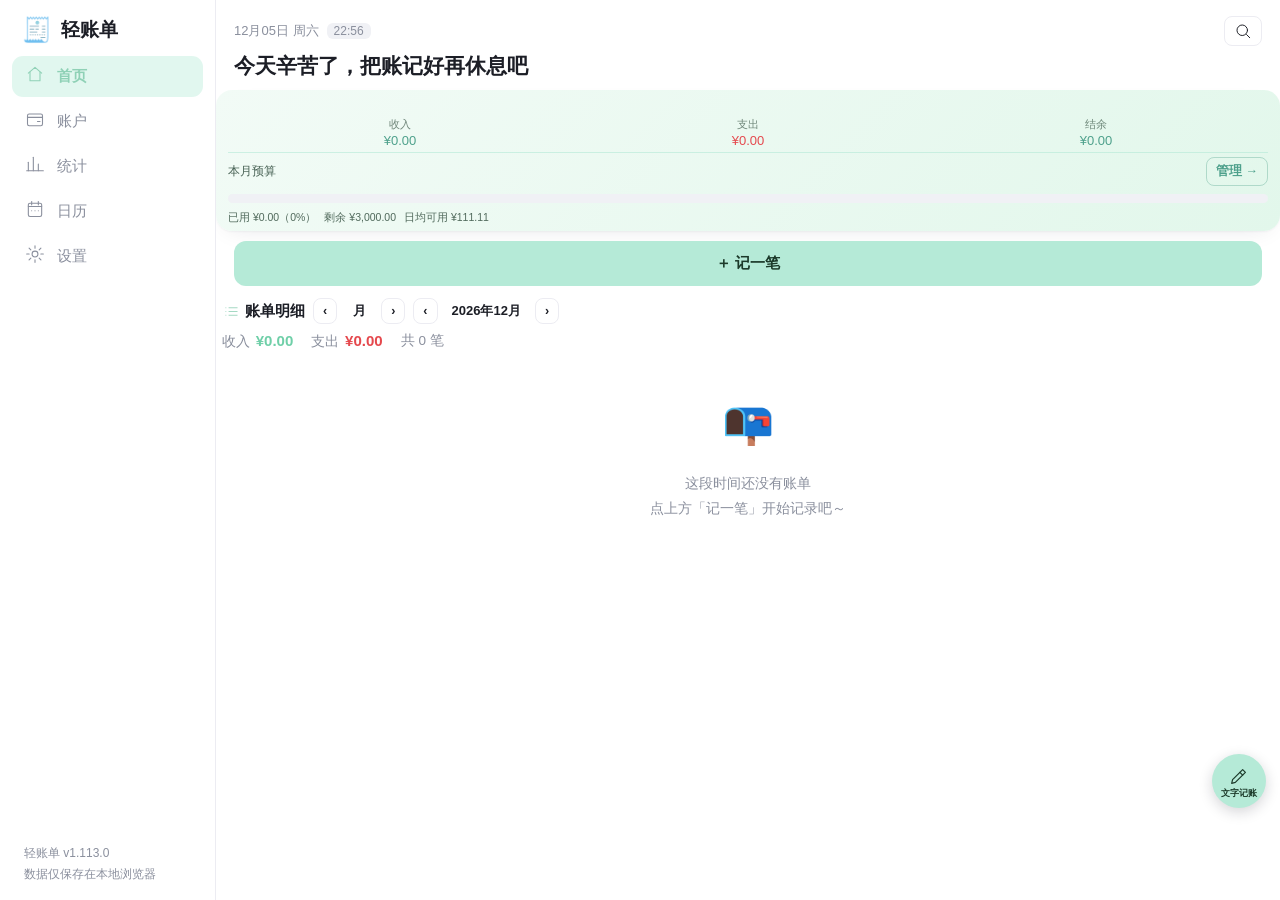
==== commit 696f58b3: "Add files via upload" ====
--- a/index.html
+++ b/index.html
@@ -25,7 +25,7 @@
       <button class="nav-item" data-route="/calendar"><span class="nav-ico"><svg width="20" height="20" viewBox="0 0 24 24" fill="none" stroke="currentColor" stroke-width="1.3" stroke-linecap="round" stroke-linejoin="round"><rect x="4" y="5" width="16" height="16" rx="2"/><path d="M4 9h16"/><path d="M8 3v4"/><path d="M16 3v4"/><path d="M8 14h.01"/><path d="M12 14h.01"/><path d="M16 14h.01"/></svg></span><span>日历</span></button>
       <button class="nav-item" data-route="/settings"><span class="nav-ico"><svg width="20" height="20" viewBox="0 0 24 24" fill="none" stroke="currentColor" stroke-width="1.3" stroke-linecap="round" stroke-linejoin="round"><circle cx="12" cy="12" r="3.5"/><path d="M12 2v3M12 19v3M2 12h3M19 12h3M4.9 4.9l2.1 2.1M17 17l2.1 2.1M19.1 4.9L17 7M7 17l-2.1 2.1"/></svg></span><span>设置</span></button>
     </nav>
-    <div class="sidebar-foot">轻账单 v1.111.0<br>数据仅保存在本地浏览器</div>
+    <div class="sidebar-foot">轻账单 v1.113.0<br>数据仅保存在本地浏览器</div>
   </aside>
   <main id="view" class="view"></main>
 </div>
--- a/css/style.css
+++ b/css/style.css
@@ -254,9 +254,19 @@
 .chart-wrap { margin-bottom: 14px; }
 .chart-svg { width: 100%; height: auto; display: block; }
 /* 横向滚动图表：显示部分内容并放大，左右滑动查看其余 */
-.chart-scroll { overflow-x: auto; -webkit-overflow-scrolling: touch; padding-bottom: 4px; }
-.chart-scroll .chart-svg { height: auto; }
+.chart-scroll { overflow-x: auto; -webkit-overflow-scrolling: touch; padding-bottom: 4px; position: relative; }
+.chart-scroll .chart-svg { width: auto !important; height: auto !important; min-width: 100%; max-width: none; }
 .chart-bar, .chart-dot { cursor: pointer; }
+/* 点击柱条/折点弹出的日期+金额卡片 */
+.chart-tip {
+  position: absolute; z-index: 10; pointer-events: none;
+  background: rgba(28, 30, 38, 0.92); color: #fff;
+  font-size: 12.5px; line-height: 1.5; text-align: center;
+  padding: 5px 9px; border-radius: 8px; white-space: nowrap;
+  transform: translate(-50%, -115%); transition: opacity .15s;
+  box-shadow: 0 3px 10px rgba(0, 0, 0, 0.2);
+}
+.chart-tip b { color: #B5EAD7; font-weight: 700; }
 .donut-legend { margin-top: 12px; display: flex; flex-direction: column; gap: 7px; }
 .legend-item { display: flex; align-items: center; gap: 8px; font-size: 13px; }
 .legend-dot { width: 10px; height: 10px; border-radius: 50%; flex-shrink: 0; }
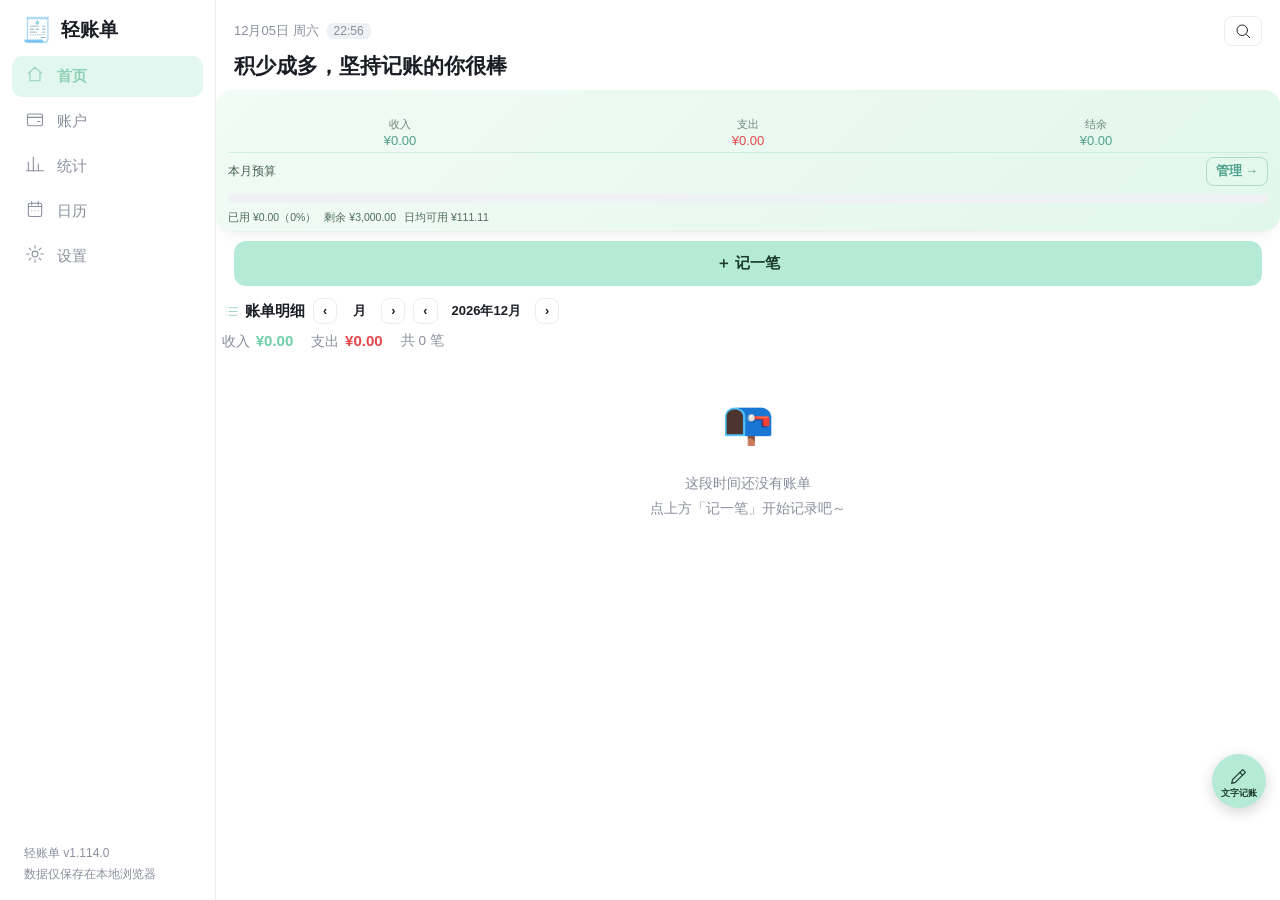
==== commit 24f0f554: "Add files via upload" ====
--- a/index.html
+++ b/index.html
@@ -25,7 +25,7 @@
       <button class="nav-item" data-route="/calendar"><span class="nav-ico"><svg width="20" height="20" viewBox="0 0 24 24" fill="none" stroke="currentColor" stroke-width="1.3" stroke-linecap="round" stroke-linejoin="round"><rect x="4" y="5" width="16" height="16" rx="2"/><path d="M4 9h16"/><path d="M8 3v4"/><path d="M16 3v4"/><path d="M8 14h.01"/><path d="M12 14h.01"/><path d="M16 14h.01"/></svg></span><span>日历</span></button>
       <button class="nav-item" data-route="/settings"><span class="nav-ico"><svg width="20" height="20" viewBox="0 0 24 24" fill="none" stroke="currentColor" stroke-width="1.3" stroke-linecap="round" stroke-linejoin="round"><circle cx="12" cy="12" r="3.5"/><path d="M12 2v3M12 19v3M2 12h3M19 12h3M4.9 4.9l2.1 2.1M17 17l2.1 2.1M19.1 4.9L17 7M7 17l-2.1 2.1"/></svg></span><span>设置</span></button>
     </nav>
-    <div class="sidebar-foot">轻账单 v1.113.0<br>数据仅保存在本地浏览器</div>
+    <div class="sidebar-foot">轻账单 v1.114.0<br>数据仅保存在本地浏览器</div>
   </aside>
   <main id="view" class="view"></main>
 </div>
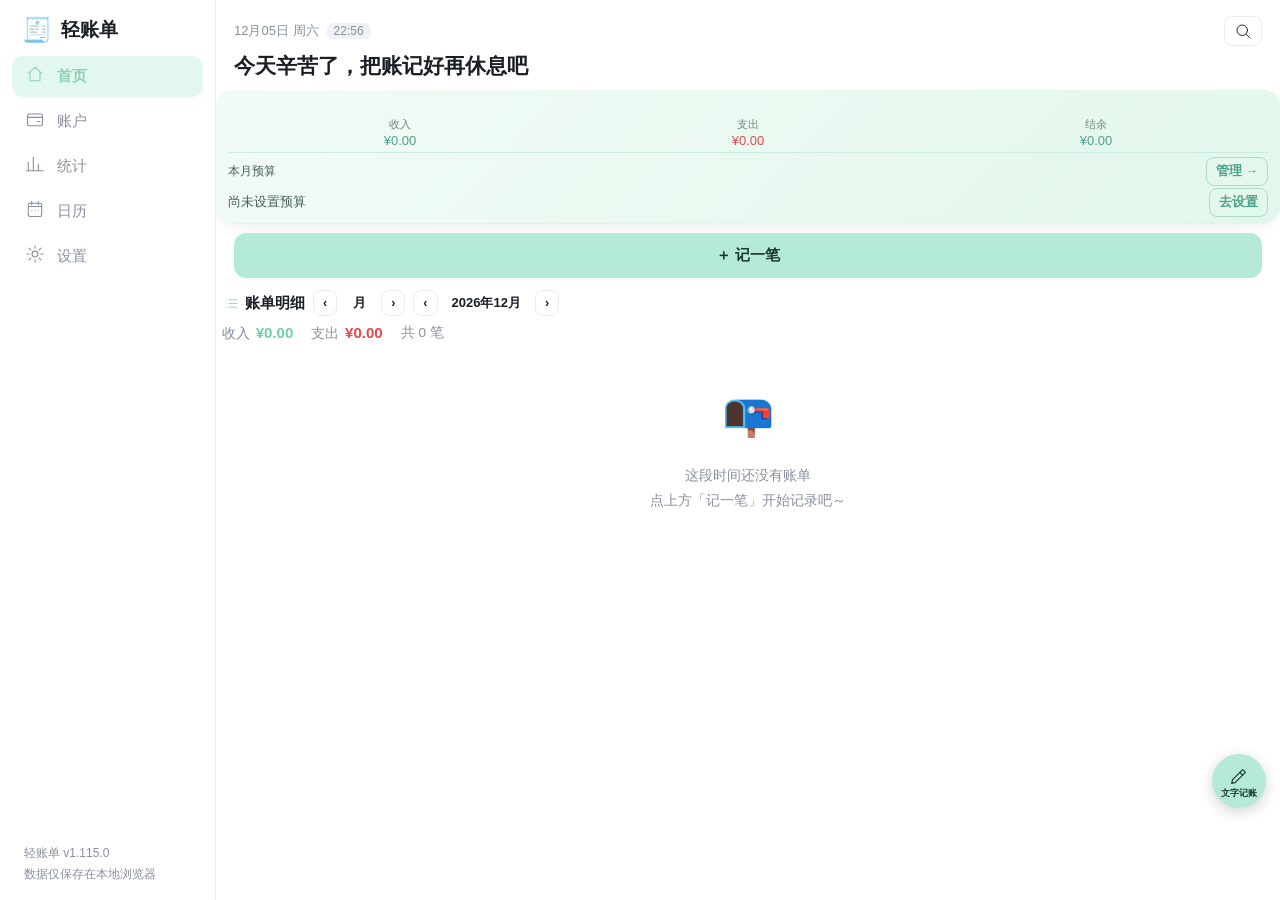
==== commit fa8e495a: "Add files via upload" ====
--- a/index.html
+++ b/index.html
@@ -25,7 +25,7 @@
       <button class="nav-item" data-route="/calendar"><span class="nav-ico"><svg width="20" height="20" viewBox="0 0 24 24" fill="none" stroke="currentColor" stroke-width="1.3" stroke-linecap="round" stroke-linejoin="round"><rect x="4" y="5" width="16" height="16" rx="2"/><path d="M4 9h16"/><path d="M8 3v4"/><path d="M16 3v4"/><path d="M8 14h.01"/><path d="M12 14h.01"/><path d="M16 14h.01"/></svg></span><span>日历</span></button>
       <button class="nav-item" data-route="/settings"><span class="nav-ico"><svg width="20" height="20" viewBox="0 0 24 24" fill="none" stroke="currentColor" stroke-width="1.3" stroke-linecap="round" stroke-linejoin="round"><circle cx="12" cy="12" r="3.5"/><path d="M12 2v3M12 19v3M2 12h3M19 12h3M4.9 4.9l2.1 2.1M17 17l2.1 2.1M19.1 4.9L17 7M7 17l-2.1 2.1"/></svg></span><span>设置</span></button>
     </nav>
-    <div class="sidebar-foot">轻账单 v1.114.0<br>数据仅保存在本地浏览器</div>
+    <div class="sidebar-foot">轻账单 v1.115.0<br>数据仅保存在本地浏览器</div>
   </aside>
   <main id="view" class="view"></main>
 </div>
--- a/css/style.css
+++ b/css/style.css
@@ -827,6 +827,13 @@
 .cat-color-switch input { width: 18px; height: 18px; accent-color: var(--primary); cursor: pointer; }
 .cat-color-tip { font-style: normal; font-weight: 400; font-size: 12px; color: var(--muted); }
 
+/* ============ 排序管理 ============ */
+.sort-block { margin-bottom: 14px; padding-bottom: 12px; border-bottom: 1px dashed var(--border); }
+.sort-block:last-child { border-bottom: none; }
+.sort-label { font-size: 13px; font-weight: 600; margin-bottom: 6px; }
+.sort-desc-row { margin-top: 6px; font-size: 12.5px; }
+.sort-desc { color: var(--muted); font-size: 12px; }
+
 /* ============ 分类编辑：线条图标选择 ============ */
 .line-icon-grid { display: grid; grid-template-columns: repeat(6, 1fr); gap: 6px; }
 .line-icon-cell {
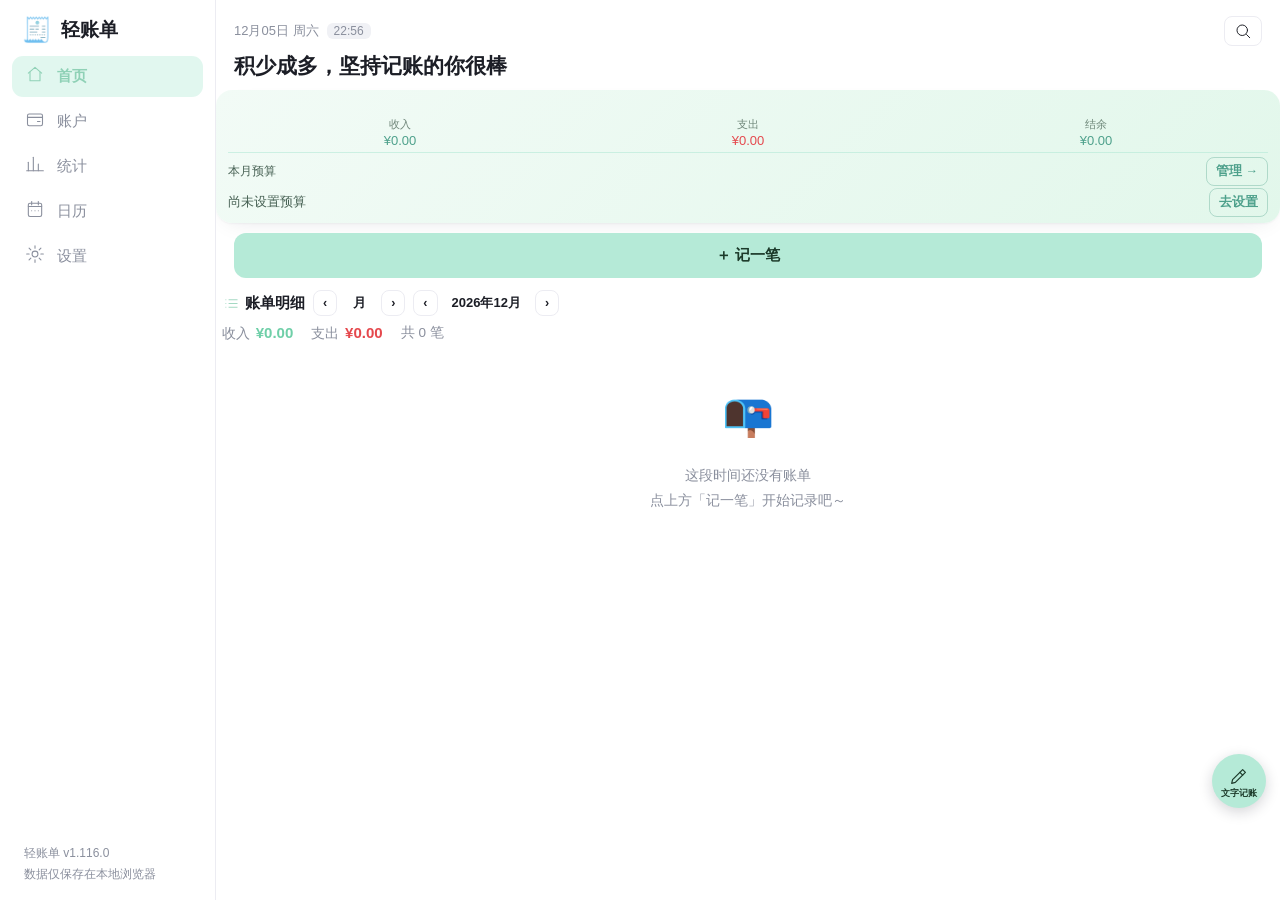
==== commit ea334c8c: "Add files via upload" ====
--- a/index.html
+++ b/index.html
@@ -25,7 +25,7 @@
       <button class="nav-item" data-route="/calendar"><span class="nav-ico"><svg width="20" height="20" viewBox="0 0 24 24" fill="none" stroke="currentColor" stroke-width="1.3" stroke-linecap="round" stroke-linejoin="round"><rect x="4" y="5" width="16" height="16" rx="2"/><path d="M4 9h16"/><path d="M8 3v4"/><path d="M16 3v4"/><path d="M8 14h.01"/><path d="M12 14h.01"/><path d="M16 14h.01"/></svg></span><span>日历</span></button>
       <button class="nav-item" data-route="/settings"><span class="nav-ico"><svg width="20" height="20" viewBox="0 0 24 24" fill="none" stroke="currentColor" stroke-width="1.3" stroke-linecap="round" stroke-linejoin="round"><circle cx="12" cy="12" r="3.5"/><path d="M12 2v3M12 19v3M2 12h3M19 12h3M4.9 4.9l2.1 2.1M17 17l2.1 2.1M19.1 4.9L17 7M7 17l-2.1 2.1"/></svg></span><span>设置</span></button>
     </nav>
-    <div class="sidebar-foot">轻账单 v1.115.0<br>数据仅保存在本地浏览器</div>
+    <div class="sidebar-foot">轻账单 v1.116.0<br>数据仅保存在本地浏览器</div>
   </aside>
   <main id="view" class="view"></main>
 </div>
--- a/css/style.css
+++ b/css/style.css
@@ -1,5 +1,6 @@
 /* ============ 主题变量 ============ */
 :root {
+  color-scheme: light;
   --bg: #ffffff;
   --card: #ffffff;
   --text: #1c1e26;
@@ -21,27 +22,31 @@
   --modal-overlay: rgba(18, 20, 32, 0.45);
 }
 [data-theme="dark"] {
-  --bg: #141419;
-  --card: #1e1f26;
-  --text: #ececf2;
-  --muted: #8b8f9c;
-  --border: #2a2c36;
-  --border-soft: #22242e;
+  color-scheme: dark;
+  --bg: #1d2621;
+  --card: #26322b;
+  --text: #e6efe9;
+  --muted: #9db2a6;
+  --border: #36453c;
+  --border-soft: #2c3831;
   --primary: #B5EAD7;
-  --primary-2: #8FD1B6;
-  --primary-soft: rgba(181, 234, 215, 0.18);
+  --primary-2: #A4E2C5;
+  --primary-soft: rgba(181, 234, 215, 0.16);
   --on-primary: #1c3a2a;
-  --shadow: 0 1px 2px rgba(0, 0, 0, 0.3), 0 10px 30px -12px rgba(0, 0, 0, 0.5);
-  --input-bg: #262833;
-  --key-bg: #262833;
-  --seg-bg: #262833;
-  --sidebar: #191a21;
-  --modal-overlay: rgba(0, 0, 0, 0.6);
+  --danger: #f0797c;
+  --success: #7fd6b0;
+  --warning: #f6b95c;
+  --shadow: 0 1px 2px rgba(0, 0, 0, 0.25), 0 10px 30px -12px rgba(0, 0, 0, 0.45);
+  --input-bg: #2b3831;
+  --key-bg: #2b3831;
+  --seg-bg: #2b3831;
+  --sidebar: #19211c;
+  --modal-overlay: rgba(10, 16, 12, 0.55);
 }
 
 /* ============ 基础 ============ */
 * { box-sizing: border-box; margin: 0; padding: 0; }
-html { height: 100%; background: #ffffff; }
+html { height: 100%; background: var(--bg); }
 body {
   font-family: -apple-system, BlinkMacSystemFont, "Segoe UI", "PingFang SC", "Hiragino Sans GB", "Microsoft YaHei", sans-serif;
   background: var(--bg); color: var(--text);
@@ -241,7 +246,7 @@
 .tx-group-head { display: flex; justify-content: space-between; padding: 8px 16px; font-size: 12.5px; color: var(--muted); background: var(--border-soft); }
 .tx-row { display: flex; align-items: center; gap: 12px; width: 100%; padding: 5px 16px; height: 46px; text-align: left; transition: background .12s; }
 .tx-row:hover { background: var(--border-soft); }
-.tx-ico { width: 36px; height: 36px; border-radius: 12px; display: flex; align-items: center; justify-content: center; font-size: 28px; color: #1c1e26; flex-shrink: 0; overflow: visible; }
+.tx-ico { width: 36px; height: 36px; border-radius: 12px; display: flex; align-items: center; justify-content: center; font-size: 28px; color: var(--text); flex-shrink: 0; overflow: visible; }
 .tx-main { flex: 1; min-width: 0; }
 .tx-name { font-size: 13.5px; font-weight: 400; display: block; overflow: hidden; text-overflow: ellipsis; white-space: nowrap; }
 .tx-sub { font-size: 12px; color: var(--muted); margin-top: 2px; display: block; overflow: hidden; text-overflow: ellipsis; white-space: nowrap; }
@@ -323,7 +328,7 @@
 
 /* ============ 设置 ============ */
 .cat-manage-row { display: flex; align-items: center; gap: 11px; padding: 9px 2px; border-bottom: 1px solid var(--border-soft); }
-.cat-manage-ico { width: 34px; height: 34px; border-radius: 10px; display: flex; align-items: center; justify-content: center; font-size: 16px; color: #1c1e26; flex-shrink: 0; }
+.cat-manage-ico { width: 34px; height: 34px; border-radius: 10px; display: flex; align-items: center; justify-content: center; font-size: 16px; color: var(--text); flex-shrink: 0; }
 .cat-manage-name { flex: 1; font-size: 14.5px; font-weight: 600; }
 .cat-manage-actions { display: flex; gap: 6px; }
 .theme-row, .data-actions { display: flex; gap: 9px; flex-wrap: wrap; }
@@ -342,7 +347,7 @@
 .cal-grid { display: grid; grid-template-columns: repeat(7, 1fr); gap: 6px; }
 .cal-cell {
   position: relative; min-height: 62px; border: none; border-radius: 10px;
-  background: #ffffff; padding: 6px 6px; display: flex; flex-direction: column; align-items: flex-start;
+  background: var(--card); padding: 6px 6px; display: flex; flex-direction: column; align-items: flex-start;
   gap: 3px; text-align: left; transition: background .15s; overflow: hidden;
 }
 .cal-cell:hover { background: var(--primary-soft); }
@@ -368,7 +373,7 @@
 .rec-due-row:last-child { border-bottom: none; }
 .rec-due-actions { display: flex; gap: 6px; flex-shrink: 0; }
 .rec-row-head { display: flex; align-items: center; gap: 12px; }
-.rec-ico { width: 40px; height: 40px; border-radius: 12px; display: flex; align-items: center; justify-content: center; font-size: 19px; color: #1c1e26; flex-shrink: 0; }
+.rec-ico { width: 40px; height: 40px; border-radius: 12px; display: flex; align-items: center; justify-content: center; font-size: 19px; color: var(--text); flex-shrink: 0; }
 .rec-ico.sm { width: 34px; height: 34px; font-size: 16px; border-radius: 10px; }
 .rec-main { flex: 1; min-width: 0; }
 .rec-name { font-size: 14.5px; font-weight: 700; display: block; }
@@ -526,7 +531,7 @@
 .sub-chip {
   display: flex; flex-direction: column; align-items: center; gap: 2px;
   padding: 1px 1px 1px; border-radius: 12px; font-size: 12px;
-  background: #ffffff; color: var(--text);
+  background: var(--card); color: var(--text);
 }
 .sub-chip .sub-ico { font-size: 23px; line-height: 1; }
 .sub-chip.active { background: var(--primary-soft); color: var(--primary-2); font-weight: 600; }
@@ -620,7 +625,7 @@
 .modal-fold { border: 1px solid var(--border); border-radius: 10px; margin-bottom: 12px; overflow: hidden; }
 .modal-fold-head {
   display: flex; align-items: center; justify-content: space-between; width: 100%;
-  padding: 10px 12px; background: #ffffff; border: none;
+  padding: 10px 12px; background: var(--card); border: none;
   font-size: 13.5px; font-weight: 600; text-align: left;
 }
 .modal-fold-arrow { color: var(--muted); font-size: 12px; transition: transform .15s; }
@@ -715,7 +720,7 @@
     box-shadow: 0 4px 16px rgba(0, 0, 0, 0.08);
     z-index: 50;
   }
-  [data-theme="dark"] .sidebar { background: rgba(30, 31, 38, 0.5); }
+  [data-theme="dark"] .sidebar { background: rgba(25, 33, 28, 0.55); }
   .logo, .sidebar-foot { display: none; }
   .nav { flex-direction: row; width: 100%; justify-content: space-around; gap: 2px; }
   .nav-item { flex-direction: column; gap: 2px; padding: 5px 2px; font-size: 10px; border-radius: 10px; flex: 1; align-items: center; }
@@ -769,16 +774,16 @@
 /* ============ 分类专属页：纯白等大去描边按钮 ============ */
 /* v1.82：分类专属页周期按钮白色水平；v1.84：等大 + 去描边（按钮规范：纯白 等大 去描边） */
 .cat-ctl .seg { background: transparent; gap: 6px; }
-.cat-ctl .seg-btn { flex: 1 1 0; min-width: 0; background: #ffffff; border: none; color: var(--text); white-space: nowrap; }
+.cat-ctl .seg-btn { flex: 1 1 0; min-width: 0; background: var(--card); border: none; color: var(--text); white-space: nowrap; }
 .cat-ctl .seg-btn.active { background: var(--primary-soft); color: var(--primary-2); }
-.cat-ctl .stat-ctl-label { background: #ffffff; border: none; color: var(--text); }
-.cat-ctl .btn-ghost { background: #ffffff; border: none; color: var(--text); }
+.cat-ctl .stat-ctl-label { background: var(--card); border: none; color: var(--text); }
+.cat-ctl .btn-ghost { background: var(--card); border: none; color: var(--text); }
 /* v1.83：统计模块所有卡片上的按钮灰色改纯白；v1.84：去描边（按钮规范：纯白 等大 去描边） */
 .stat-nav ~ .card .seg { background: transparent; gap: 6px; }
-.stat-nav ~ .card .seg-btn { flex: 1 1 0; min-width: 0; background: #ffffff; border: none; color: var(--text); white-space: nowrap; }
+.stat-nav ~ .card .seg-btn { flex: 1 1 0; min-width: 0; background: var(--card); border: none; color: var(--text); white-space: nowrap; }
 .stat-nav ~ .card .seg-btn.active { background: var(--primary-soft); color: var(--primary-2); box-shadow: none; }
-.stat-nav ~ .card .stat-ctl-label { background: #ffffff; border: none; color: var(--text); }
-.stat-nav ~ .card .btn-ghost { background: #ffffff; border: none; color: var(--text); }
+.stat-nav ~ .card .stat-ctl-label { background: var(--card); border: none; color: var(--text); }
+.stat-nav ~ .card .btn-ghost { background: var(--card); border: none; color: var(--text); }
 .stat-nav ~ .card .btn-ghost:hover { background: var(--border-soft); }
 
 /* v1.94：账户专属页周期选择 放宽间距 + 年/月切换按钮 */
@@ -976,7 +981,7 @@
 /* v1.84 按钮规范：纯白 等大 去描边 */
 .stat-nav { display: flex; gap: 8px; flex-wrap: wrap; margin-bottom: 14px; }
 .stat-nav .btn { flex: 1 1 0; min-width: 0; }
-.stat-nav .btn-ghost { background: #ffffff; border: none; color: var(--text); }
+.stat-nav .btn-ghost { background: var(--card); border: none; color: var(--text); }
 .stat-nav .btn-ghost:hover { background: var(--border-soft); }
 .stat-ctl { display: flex; align-items: center; gap: 10px; flex-wrap: wrap; }
 .stat-ctl-card .stat-ctl { margin-bottom: 10px; }
@@ -1026,7 +1031,7 @@
 .sk2-val em { font-style: normal; }
 .sk2-lines { width: 30px; flex-shrink: 0; display: flex; flex-direction: column; justify-content: space-around; gap: 1px; }
 .sk2-line { border-top: 2px dashed; opacity: .5; align-self: center; width: 100%; }
-.sk2-bar { width: 24px; flex-shrink: 0; align-self: center; display: flex; flex-direction: column; height: 100%; border-radius: 8px; overflow: hidden; background: #ffffff; }
+.sk2-bar { width: 24px; flex-shrink: 0; align-self: center; display: flex; flex-direction: column; height: 100%; border-radius: 8px; overflow: hidden; background: var(--card); }
 .sk2-seg { min-height: 2px; }
 .sk2-mid { width: 56px; flex-shrink: 0; display: flex; flex-direction: column; align-items: center; justify-content: space-between; padding: 16px 0; font-size: 11.5px; font-weight: 700; font-variant-numeric: tabular-nums; text-align: center; }
 .sk2-arrow { color: var(--muted); margin: 6px 0; }
@@ -1040,7 +1045,7 @@
 /* ============ v1.24：马卡龙 / 资产汇总圆环 ============ */
 /* 近七日统计表格：极致压缩 */
 .dly-stat { gap: 4px; margin: 10px 0 0; }
-.dly-stat .stat-card { background: #ffffff; box-shadow: none; border-radius: 8px; padding: 4px 6px; border: 1px solid var(--border-soft); }
+.dly-stat .stat-card { background: var(--card); box-shadow: none; border-radius: 8px; padding: 4px 6px; border: 1px solid var(--border-soft); }
 .dly-stat .stat-label { font-size: 10.5px; margin-bottom: 1px; }
 .dly-stat .stat-val { font-size: 15px; margin-top: 1px; }
 @media (max-width: 760px) {
@@ -1054,3 +1059,25 @@
 .asset-list-name { flex: 1; overflow: visible; white-space: normal; word-break: break-all; line-height: 1.3; }
 .asset-list-val { font-variant-numeric: tabular-nums; font-weight: 500; }
 .asset-list-pct { color: var(--muted); width: 40px; text-align: right; font-variant-numeric: tabular-nums; }
+
+/* ============ 深色模式：马卡龙浅绿柔和对比（资产卡 + 透明色块） ============ */
+[data-theme="dark"] .assets-card {
+  background: linear-gradient(135deg, #2b3a32, #223029);
+  color: #e6efe9;
+}
+[data-theme="dark"] .assets-card .as-label,
+[data-theme="dark"] .assets-card .assets-label { color: #9db2a6; }
+[data-theme="dark"] .assets-card .assets-budget-head,
+[data-theme="dark"] .assets-card .assets-budget-meta,
+[data-theme="dark"] .assets-card .assets-budget-empty { color: #c8d8ce; }
+[data-theme="dark"] .assets-card .as-income { color: #7fd6b0; }
+[data-theme="dark"] .assets-card .assets-budget { border-top-color: rgba(181, 234, 215, 0.3); }
+[data-theme="dark"] .assets-card .assets-budget-head .btn-ghost,
+[data-theme="dark"] .assets-card .assets-budget-empty .btn-ghost {
+  color: #A4E2C5;
+  border-color: rgba(164, 226, 197, 0.35);
+}
+[data-theme="dark"] .color-cell.transparent {
+  background: repeating-conic-gradient(#3a463f 0% 25%, #2b3831 0% 50%) 0 0/12px 12px;
+  border-color: #55635c;
+}
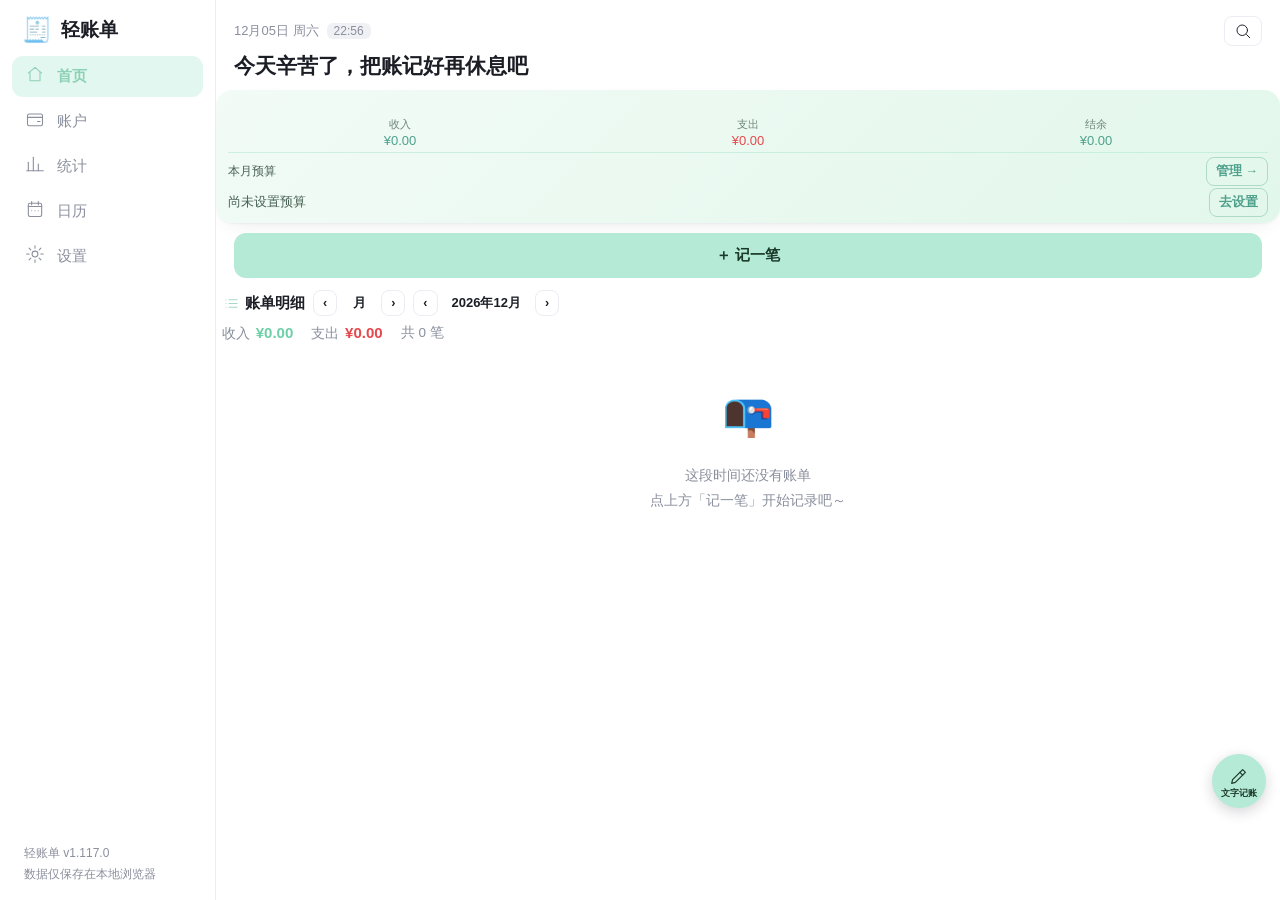
==== commit 189e92b8: "Add files via upload" ====
--- a/index.html
+++ b/index.html
@@ -3,7 +3,7 @@
 <head>
 <meta charset="UTF-8">
 <meta name="viewport" content="width=device-width, initial-scale=1.0, viewport-fit=cover">
-<meta name="color-scheme" content="light">
+<meta name="color-scheme" content="light dark">
 <meta name="theme-color" content="#ffffff">
 <meta name="apple-mobile-web-app-capable" content="yes">
 <meta name="apple-mobile-web-app-status-bar-style" content="default">
@@ -25,7 +25,7 @@
       <button class="nav-item" data-route="/calendar"><span class="nav-ico"><svg width="20" height="20" viewBox="0 0 24 24" fill="none" stroke="currentColor" stroke-width="1.3" stroke-linecap="round" stroke-linejoin="round"><rect x="4" y="5" width="16" height="16" rx="2"/><path d="M4 9h16"/><path d="M8 3v4"/><path d="M16 3v4"/><path d="M8 14h.01"/><path d="M12 14h.01"/><path d="M16 14h.01"/></svg></span><span>日历</span></button>
       <button class="nav-item" data-route="/settings"><span class="nav-ico"><svg width="20" height="20" viewBox="0 0 24 24" fill="none" stroke="currentColor" stroke-width="1.3" stroke-linecap="round" stroke-linejoin="round"><circle cx="12" cy="12" r="3.5"/><path d="M12 2v3M12 19v3M2 12h3M19 12h3M4.9 4.9l2.1 2.1M17 17l2.1 2.1M19.1 4.9L17 7M7 17l-2.1 2.1"/></svg></span><span>设置</span></button>
     </nav>
-    <div class="sidebar-foot">轻账单 v1.116.0<br>数据仅保存在本地浏览器</div>
+    <div class="sidebar-foot">轻账单 v1.117.0<br>数据仅保存在本地浏览器</div>
   </aside>
   <main id="view" class="view"></main>
 </div>
--- a/css/style.css
+++ b/css/style.css
@@ -23,25 +23,25 @@
 }
 [data-theme="dark"] {
   color-scheme: dark;
-  --bg: #1d2621;
-  --card: #26322b;
-  --text: #e6efe9;
-  --muted: #9db2a6;
-  --border: #36453c;
-  --border-soft: #2c3831;
+  --bg: #1d211f;
+  --card: #252b28;
+  --text: #e6ece8;
+  --muted: #98a39c;
+  --border: #35403a;
+  --border-soft: #2c332f;
   --primary: #B5EAD7;
   --primary-2: #A4E2C5;
-  --primary-soft: rgba(181, 234, 215, 0.16);
+  --primary-soft: rgba(181, 234, 215, 0.14);
   --on-primary: #1c3a2a;
   --danger: #f0797c;
   --success: #7fd6b0;
   --warning: #f6b95c;
   --shadow: 0 1px 2px rgba(0, 0, 0, 0.25), 0 10px 30px -12px rgba(0, 0, 0, 0.45);
-  --input-bg: #2b3831;
-  --key-bg: #2b3831;
-  --seg-bg: #2b3831;
-  --sidebar: #19211c;
-  --modal-overlay: rgba(10, 16, 12, 0.55);
+  --input-bg: #29312d;
+  --key-bg: #29312d;
+  --seg-bg: #29312d;
+  --sidebar: #181d1a;
+  --modal-overlay: rgba(8, 12, 10, 0.55);
 }
 
 /* ============ 基础 ============ */
@@ -331,6 +331,7 @@
 .cat-manage-ico { width: 34px; height: 34px; border-radius: 10px; display: flex; align-items: center; justify-content: center; font-size: 16px; color: var(--text); flex-shrink: 0; }
 .cat-manage-name { flex: 1; font-size: 14.5px; font-weight: 600; }
 .cat-manage-actions { display: flex; gap: 6px; }
+.cat-manage-actions .acc-order-btn { padding: 1px 7px; font-size: 12.5px; border-radius: 5px; }
 .theme-row, .data-actions { display: flex; gap: 9px; flex-wrap: wrap; }
 .theme-row.theme-font { align-items: center; margin-top: 10px; }
 .theme-label { font-size: 13px; color: var(--muted); margin-right: 2px; }
@@ -720,7 +721,7 @@
     box-shadow: 0 4px 16px rgba(0, 0, 0, 0.08);
     z-index: 50;
   }
-  [data-theme="dark"] .sidebar { background: rgba(25, 33, 28, 0.55); }
+  [data-theme="dark"] .sidebar { background: rgba(24, 29, 26, 0.55); }
   .logo, .sidebar-foot { display: none; }
   .nav { flex-direction: row; width: 100%; justify-content: space-around; gap: 2px; }
   .nav-item { flex-direction: column; gap: 2px; padding: 5px 2px; font-size: 10px; border-radius: 10px; flex: 1; align-items: center; }
@@ -1062,22 +1063,22 @@
 
 /* ============ 深色模式：马卡龙浅绿柔和对比（资产卡 + 透明色块） ============ */
 [data-theme="dark"] .assets-card {
-  background: linear-gradient(135deg, #2b3a32, #223029);
-  color: #e6efe9;
+  background: linear-gradient(135deg, #2a332e, #222a26);
+  color: #e6ece8;
 }
 [data-theme="dark"] .assets-card .as-label,
-[data-theme="dark"] .assets-card .assets-label { color: #9db2a6; }
+[data-theme="dark"] .assets-card .assets-label { color: #98a39c; }
 [data-theme="dark"] .assets-card .assets-budget-head,
 [data-theme="dark"] .assets-card .assets-budget-meta,
-[data-theme="dark"] .assets-card .assets-budget-empty { color: #c8d8ce; }
+[data-theme="dark"] .assets-card .assets-budget-empty { color: #c4cdc7; }
 [data-theme="dark"] .assets-card .as-income { color: #7fd6b0; }
-[data-theme="dark"] .assets-card .assets-budget { border-top-color: rgba(181, 234, 215, 0.3); }
+[data-theme="dark"] .assets-card .assets-budget { border-top-color: rgba(181, 234, 215, 0.28); }
 [data-theme="dark"] .assets-card .assets-budget-head .btn-ghost,
 [data-theme="dark"] .assets-card .assets-budget-empty .btn-ghost {
   color: #A4E2C5;
   border-color: rgba(164, 226, 197, 0.35);
 }
 [data-theme="dark"] .color-cell.transparent {
-  background: repeating-conic-gradient(#3a463f 0% 25%, #2b3831 0% 50%) 0 0/12px 12px;
-  border-color: #55635c;
-}
+  background: repeating-conic-gradient(#3a413d 0% 25%, #29312d 0% 50%) 0 0/12px 12px;
+  border-color: #4f5a54;
+}
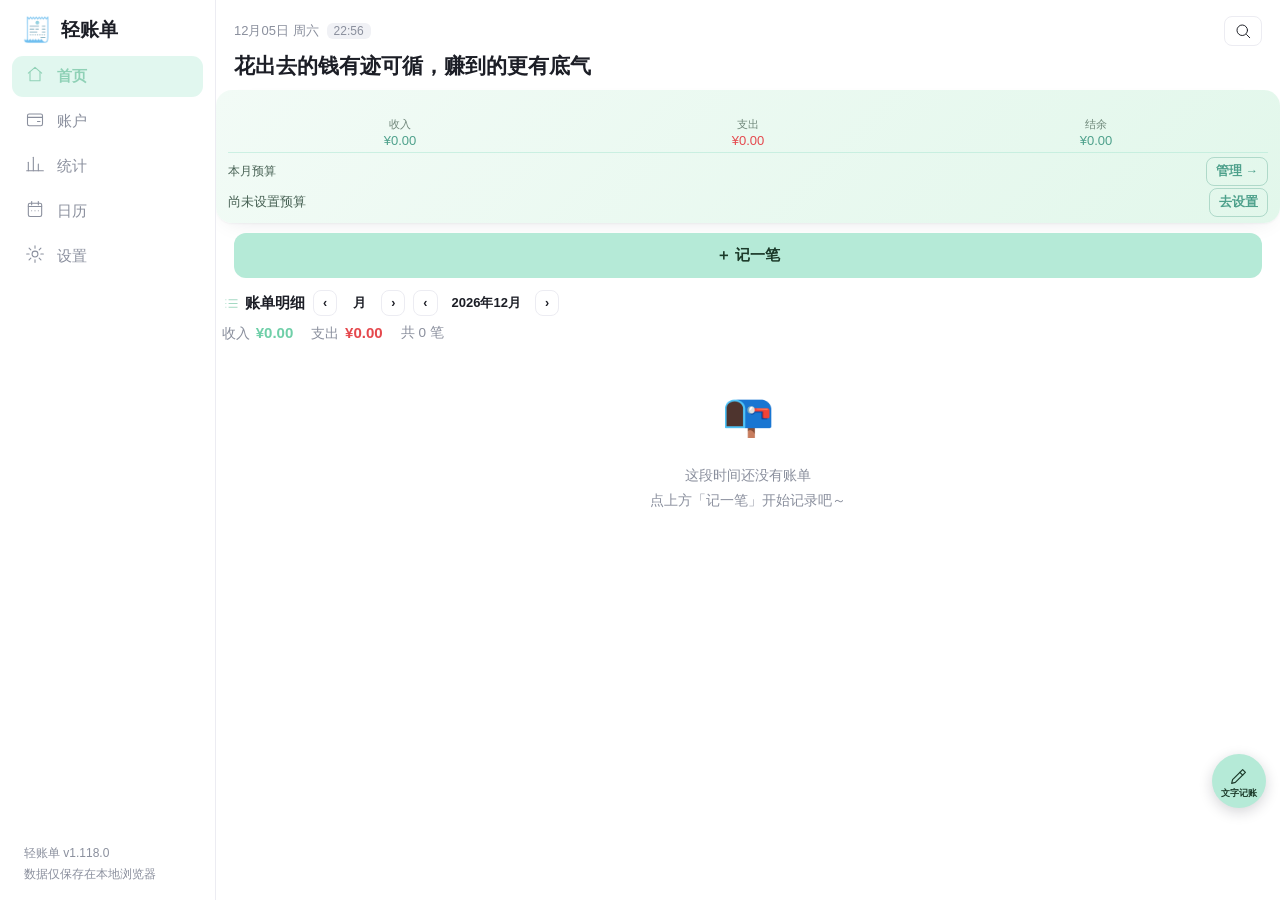
==== commit e13638bd: "Add files via upload" ====
--- a/index.html
+++ b/index.html
@@ -25,7 +25,7 @@
       <button class="nav-item" data-route="/calendar"><span class="nav-ico"><svg width="20" height="20" viewBox="0 0 24 24" fill="none" stroke="currentColor" stroke-width="1.3" stroke-linecap="round" stroke-linejoin="round"><rect x="4" y="5" width="16" height="16" rx="2"/><path d="M4 9h16"/><path d="M8 3v4"/><path d="M16 3v4"/><path d="M8 14h.01"/><path d="M12 14h.01"/><path d="M16 14h.01"/></svg></span><span>日历</span></button>
       <button class="nav-item" data-route="/settings"><span class="nav-ico"><svg width="20" height="20" viewBox="0 0 24 24" fill="none" stroke="currentColor" stroke-width="1.3" stroke-linecap="round" stroke-linejoin="round"><circle cx="12" cy="12" r="3.5"/><path d="M12 2v3M12 19v3M2 12h3M19 12h3M4.9 4.9l2.1 2.1M17 17l2.1 2.1M19.1 4.9L17 7M7 17l-2.1 2.1"/></svg></span><span>设置</span></button>
     </nav>
-    <div class="sidebar-foot">轻账单 v1.117.0<br>数据仅保存在本地浏览器</div>
+    <div class="sidebar-foot">轻账单 v1.118.0<br>数据仅保存在本地浏览器</div>
   </aside>
   <main id="view" class="view"></main>
 </div>
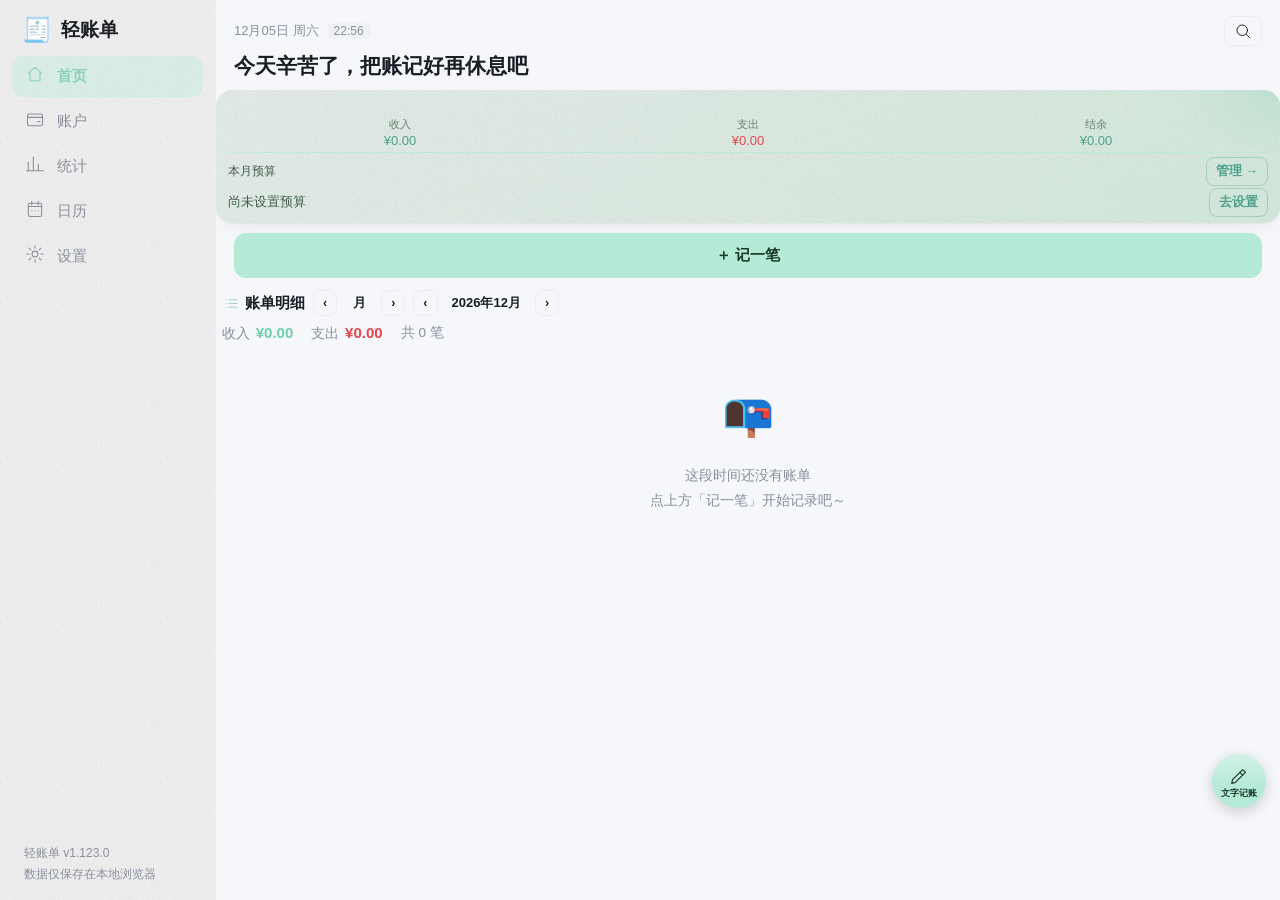
==== commit 2676e37f: "Add files via upload" ====
--- a/index.html
+++ b/index.html
@@ -4,13 +4,13 @@
 <meta charset="UTF-8">
 <meta name="viewport" content="width=device-width, initial-scale=1.0, viewport-fit=cover">
 <meta name="color-scheme" content="light dark">
-<meta name="theme-color" content="#ffffff">
+<meta name="theme-color" content="#f6f7fa">
 <meta name="apple-mobile-web-app-capable" content="yes">
 <meta name="apple-mobile-web-app-status-bar-style" content="default">
 <meta name="apple-mobile-web-app-title" content="轻账单">
 <link rel="manifest" href="manifest.webmanifest">
 <link rel="icon" href="data:image/svg+xml,<svg xmlns='http://www.w3.org/2000/svg' viewBox='0 0 100 100'><text y='.9em' font-size='90'>🧾</text></svg>">
-<link rel="apple-touch-icon" href="icons/icon-192.png">
+<link rel="apple-touch-icon" sizes="180x180" href="icons/icon-180.png">
 <title>轻账单 · 个人记账</title>
 <link rel="stylesheet" href="css/style.css">
 </head>
@@ -25,7 +25,7 @@
       <button class="nav-item" data-route="/calendar"><span class="nav-ico"><svg width="20" height="20" viewBox="0 0 24 24" fill="none" stroke="currentColor" stroke-width="1.3" stroke-linecap="round" stroke-linejoin="round"><rect x="4" y="5" width="16" height="16" rx="2"/><path d="M4 9h16"/><path d="M8 3v4"/><path d="M16 3v4"/><path d="M8 14h.01"/><path d="M12 14h.01"/><path d="M16 14h.01"/></svg></span><span>日历</span></button>
       <button class="nav-item" data-route="/settings"><span class="nav-ico"><svg width="20" height="20" viewBox="0 0 24 24" fill="none" stroke="currentColor" stroke-width="1.3" stroke-linecap="round" stroke-linejoin="round"><circle cx="12" cy="12" r="3.5"/><path d="M12 2v3M12 19v3M2 12h3M19 12h3M4.9 4.9l2.1 2.1M17 17l2.1 2.1M19.1 4.9L17 7M7 17l-2.1 2.1"/></svg></span><span>设置</span></button>
     </nav>
-    <div class="sidebar-foot">轻账单 v1.118.0<br>数据仅保存在本地浏览器</div>
+    <div class="sidebar-foot">轻账单 v1.123.0<br>数据仅保存在本地浏览器</div>
   </aside>
   <main id="view" class="view"></main>
 </div>
--- a/css/style.css
+++ b/css/style.css
@@ -1,7 +1,7 @@
 /* ============ 主题变量 ============ */
 :root {
   color-scheme: light;
-  --bg: #ffffff;
+  --bg: #f6f7fa;
   --card: #ffffff;
   --text: #1c1e26;
   --muted: #8a8f9d;
@@ -20,13 +20,17 @@
   --seg-bg: #eef0f5;
   --sidebar: #ffffff;
   --modal-overlay: rgba(18, 20, 32, 0.45);
+  /* 卡片细节纹理：纸感颗粒（黑色微点）+ 发丝描边；浅色模式不叠加顶部微光 */
+  --grain: url("data:image/svg+xml,%3Csvg xmlns='http://www.w3.org/2000/svg' width='160' height='160'%3E%3Cfilter id='g'%3E%3CfeTurbulence type='fractalNoise' baseFrequency='0.8' numOctaves='3' stitchTiles='stitch'/%3E%3CfeColorMatrix type='matrix' values='0 0 0 0 0 0 0 0 0 0 0 0 0 0 0 0.05 0.05 0.05 0 0'/%3E%3C/filter%3E%3Crect width='160' height='160' filter='url(%23g)'/%3E%3C/svg%3E");
+  --sheen: none;
+  --card-edge: rgba(23, 26, 44, 0.055);
 }
 [data-theme="dark"] {
   color-scheme: dark;
-  --bg: #1d211f;
+  --bg: #1b1f1d;
   --card: #252b28;
   --text: #e6ece8;
-  --muted: #98a39c;
+  --muted: #9aa59e;
   --border: #35403a;
   --border-soft: #2c332f;
   --primary: #B5EAD7;
@@ -39,9 +43,13 @@
   --shadow: 0 1px 2px rgba(0, 0, 0, 0.25), 0 10px 30px -12px rgba(0, 0, 0, 0.45);
   --input-bg: #29312d;
   --key-bg: #29312d;
-  --seg-bg: #29312d;
+  --seg-bg: #1e2421;
   --sidebar: #181d1a;
   --modal-overlay: rgba(8, 12, 10, 0.55);
+  /* 深色模式：白色微点颗粒 + 卡片顶部极淡微光，边缘用亮色发丝线勾勒 */
+  --grain: url("data:image/svg+xml,%3Csvg xmlns='http://www.w3.org/2000/svg' width='160' height='160'%3E%3Cfilter id='g'%3E%3CfeTurbulence type='fractalNoise' baseFrequency='0.8' numOctaves='3' stitchTiles='stitch'/%3E%3CfeColorMatrix type='matrix' values='0 0 0 0 1 0 0 0 0 1 0 0 0 0 1 0.06 0.06 0.06 0 0'/%3E%3C/filter%3E%3Crect width='160' height='160' filter='url(%23g)'/%3E%3C/svg%3E");
+  --sheen: linear-gradient(180deg, rgba(255, 255, 255, 0.045), rgba(255, 255, 255, 0) 56px);
+  --card-edge: rgba(255, 255, 255, 0.065);
 }
 
 /* ============ 基础 ============ */
@@ -60,7 +68,8 @@
 /* ============ 布局 ============ */
 #app { display: flex; min-height: 100vh; }
 .sidebar {
-  width: 216px; flex-shrink: 0; background: var(--sidebar);
+  width: 216px; flex-shrink: 0;
+  background-color: var(--sidebar); background-image: var(--grain);
   border-right: 1px solid var(--border);
   display: flex; flex-direction: column; padding: 20px 14px;
   position: sticky; top: 0; height: 100vh;
@@ -105,7 +114,8 @@
 .page-head { display: flex; align-items: center; justify-content: space-between; margin: 2px 0 18px; gap: 12px; flex-wrap: wrap; }
 .page-head h1 { font-size: 22px; font-weight: 800; }
 .card {
-  background: var(--card); border: none; border-radius: 16px;
+  background-color: var(--card); background-image: var(--sheen), var(--grain);
+  border: 1px solid var(--card-edge); border-radius: 16px;
   padding: 20px; box-shadow: var(--shadow); margin-bottom: 16px;
 }
 .card-title { font-size: 14px; font-weight: 700; color: var(--muted); margin-bottom: 14px; display: flex; align-items: center; justify-content: space-between; gap: 10px; flex-wrap: wrap; }
@@ -119,7 +129,8 @@
 .hello h1 { font-size: 24px; font-weight: 800; margin-top: 6px; line-height: 1.35; }
 /* 资产卡：淡绿主题（无净资产，仅收支结余 + 预算） */
 .assets-card {
-  background: linear-gradient(135deg, #F2FBF6, #E2F7EB);
+  background-color: #E9F8F0;
+  background-image: var(--grain), radial-gradient(150px 100px at 100% 0%, rgba(181, 234, 215, 0.45), rgba(181, 234, 215, 0) 70%), linear-gradient(135deg, #F2FBF6, #E2F7EB);
   border: none;
   color: #1c3a2a;
   padding: 14px 16px;
@@ -183,7 +194,7 @@
 .quick-item span:last-child { font-size: 12px; color: var(--muted); }
 
 .stat-grid { display: grid; grid-template-columns: repeat(auto-fit, minmax(150px, 1fr)); gap: 14px; margin-bottom: 16px; }
-.stat-card { background: var(--card); border: none; border-radius: 14px; padding: 16px 18px; box-shadow: var(--shadow); }
+.stat-card { background-color: var(--card); background-image: var(--sheen), var(--grain); border: 1px solid var(--card-edge); border-radius: 14px; padding: 16px 18px; box-shadow: var(--shadow); }
 .stat-label { font-size: 13px; color: var(--muted); }
 .stat-val { font-size: 23px; font-weight: 500; margin-top: 6px; font-variant-numeric: tabular-nums; }
 .v-red { color: var(--danger); }
@@ -241,7 +252,7 @@
   flex: 1; min-width: 130px; padding: 8px 10px; border-radius: 9px;
   border: 1px solid var(--border); background: var(--input-bg); color: var(--text); font-size: 14px; outline: none;
 }
-.tx-group { background: var(--card); border: none; border-radius: 14px; overflow: hidden; margin-bottom: 14px; box-shadow: var(--shadow); }
+.tx-group { background-color: var(--card); background-image: var(--sheen), var(--grain); border: 1px solid var(--card-edge); border-radius: 14px; overflow: hidden; margin-bottom: 14px; box-shadow: var(--shadow); }
 .tx-group.flat { box-shadow: none; margin-bottom: 10px; border-radius: 12px; }
 .tx-group-head { display: flex; justify-content: space-between; padding: 8px 16px; font-size: 12.5px; color: var(--muted); background: var(--border-soft); }
 .tx-row { display: flex; align-items: center; gap: 12px; width: 100%; padding: 5px 16px; height: 46px; text-align: left; transition: background .12s; }
@@ -412,7 +423,7 @@
 .loan-box .card-title { margin-bottom: 8px; }
 
 /* 借贷账户卡片 */
-.loan-acc-card { border: none; border-radius: 14px; padding: 2px 14px 14px; margin-bottom: 10px; background: var(--card); box-shadow: var(--shadow); }
+.loan-acc-card { border: 1px solid var(--card-edge); border-radius: 14px; padding: 2px 14px 14px; margin-bottom: 10px; background-color: var(--card); background-image: var(--sheen), var(--grain); box-shadow: var(--shadow); }
 .loan-acc-card:last-child { margin-bottom: 0; }
 .loan-acc-head { display: flex; align-items: center; gap: 10px; width: 100%; background: none; border: none; padding: 12px 0; cursor: pointer; text-align: left; }
 .loan-acc-ico { width: 34px; height: 34px; border-radius: 50%; display: flex; align-items: center; justify-content: center; color: #fff; flex-shrink: 0; }
@@ -431,7 +442,7 @@
 
 /* ============ 弹窗 / 提示 ============ */
 .modal-overlay { position: fixed; inset: 0; background: var(--modal-overlay); display: flex; align-items: center; justify-content: center; padding: 18px; z-index: 100; animation: fadeIn .18s ease; }
-.modal-card { background: var(--card); border-radius: 16px; width: 100%; max-width: 430px; max-height: 88vh; display: flex; flex-direction: column; box-shadow: 0 20px 60px rgba(0,0,0,.25); animation: pop .2s ease; }
+.modal-card { background-color: var(--card); background-image: var(--sheen), var(--grain); border: 1px solid var(--card-edge); border-radius: 16px; width: 100%; max-width: 430px; max-height: 88vh; display: flex; flex-direction: column; box-shadow: 0 20px 60px rgba(0,0,0,.25); animation: pop .2s ease; }
 @keyframes pop { from { opacity: 0; transform: scale(.96) translateY(8px); } to { opacity: 1; transform: none; } }
 .modal-head { display: flex; align-items: center; justify-content: space-between; padding: 15px 18px; border-bottom: 1px solid var(--border); }
 .modal-title { font-size: 16px; font-weight: 800; }
@@ -532,7 +543,7 @@
 .sub-chip {
   display: flex; flex-direction: column; align-items: center; gap: 2px;
   padding: 1px 1px 1px; border-radius: 12px; font-size: 12px;
-  background: var(--card); color: var(--text);
+  background: var(--border-soft); color: var(--text);
 }
 .sub-chip .sub-ico { font-size: 23px; line-height: 1; }
 .sub-chip.active { background: var(--primary-soft); color: var(--primary-2); font-weight: 600; }
@@ -562,7 +573,8 @@
 .page-record { height: calc(100vh - 60px); display: flex; flex-direction: column; }
 .record-scroll { flex: 1; overflow-y: auto; min-height: 0; padding: 2px 2px 10px; }
 .record-keypad {
-  flex-shrink: 0; background: var(--card); border: 1px solid var(--border);
+  flex-shrink: 0; background-color: var(--card); background-image: var(--sheen), var(--grain);
+  border: 1px solid var(--card-edge);
   border-radius: 14px; padding: 8px 12px 12px; box-shadow: var(--shadow);
   max-height: 78vh; overflow-y: auto;
 }
@@ -714,14 +726,14 @@
     top: auto; height: auto; width: min(430px, calc(100% - 32px));
     flex-direction: row; align-items: center;
     padding: 4px 6px calc(4px + env(safe-area-inset-bottom));
-    border: none; border-radius: 22px;
-    background: rgba(255, 255, 255, 0.5);
+    border: 1px solid rgba(255, 255, 255, 0.45); border-radius: 22px;
+    background: rgba(255, 255, 255, 0.62);
     -webkit-backdrop-filter: blur(14px) saturate(1.4);
     backdrop-filter: blur(14px) saturate(1.4);
     box-shadow: 0 4px 16px rgba(0, 0, 0, 0.08);
     z-index: 50;
   }
-  [data-theme="dark"] .sidebar { background: rgba(24, 29, 26, 0.55); }
+  [data-theme="dark"] .sidebar { background: rgba(24, 29, 26, 0.68); border-color: rgba(255, 255, 255, 0.09); }
   .logo, .sidebar-foot { display: none; }
   .nav { flex-direction: row; width: 100%; justify-content: space-around; gap: 2px; }
   .nav-item { flex-direction: column; gap: 2px; padding: 5px 2px; font-size: 10px; border-radius: 10px; flex: 1; align-items: center; }
@@ -746,7 +758,8 @@
 .record-keypad {
   flex-shrink: 0;
   width: auto; margin: 0 -14px;   /* 横向铺满屏幕 */
-  background: var(--card); border: 1px solid var(--border);
+  background-color: var(--card); background-image: var(--sheen), var(--grain);
+  border: 1px solid var(--card-edge); border-bottom: none;
   border-radius: 16px 16px 0 0;
   padding: 5px 12px calc(5px + env(safe-area-inset-bottom));
   box-shadow: 0 -4px 20px rgba(0, 0, 0, 0.06);
@@ -767,25 +780,30 @@
   .record-keypad { width: min(640px, calc(100% - 28px)); margin: 0 auto; border-radius: 16px; }
 }
 
+/* ============ 主按钮：淡入顶部微光，增加按压质感（不改变色相） ============ */
+.btn-primary, .btn-macaron, .key-save, .key-eq, .fab-text-bill {
+  background-image: linear-gradient(180deg, rgba(255, 255, 255, 0.38), rgba(255, 255, 255, 0) 62%);
+}
+
 /* ============ v1.41：马卡龙绿按钮 ============ */
 .btn-macaron { background: #B5EAD7; color: #1c3a2a; border-color: transparent; }
-.btn-macaron:hover { background: #9fe2c3; }
-.btn-macaron:active { background: #8bd9b6; }
-
-/* ============ 分类专属页：纯白等大去描边按钮 ============ */
-/* v1.82：分类专属页周期按钮白色水平；v1.84：等大 + 去描边（按钮规范：纯白 等大 去描边） */
+.btn-macaron:hover { background-color: #9fe2c3; }
+.btn-macaron:active { background-color: #8bd9b6; }
+
+/* ============ 分类专属页：融合背景的等大去描边按钮 ============ */
+/* v1.82：分类专属页周期按钮白色水平；v1.84：等大 + 去描边；v1.121：纯白 → 贴合背景的柔和底色 */
 .cat-ctl .seg { background: transparent; gap: 6px; }
-.cat-ctl .seg-btn { flex: 1 1 0; min-width: 0; background: var(--card); border: none; color: var(--text); white-space: nowrap; }
+.cat-ctl .seg-btn { flex: 1 1 0; min-width: 0; background: var(--border-soft); border: none; color: var(--text); white-space: nowrap; }
 .cat-ctl .seg-btn.active { background: var(--primary-soft); color: var(--primary-2); }
-.cat-ctl .stat-ctl-label { background: var(--card); border: none; color: var(--text); }
-.cat-ctl .btn-ghost { background: var(--card); border: none; color: var(--text); }
-/* v1.83：统计模块所有卡片上的按钮灰色改纯白；v1.84：去描边（按钮规范：纯白 等大 去描边） */
+.cat-ctl .stat-ctl-label { background: var(--border-soft); border: none; color: var(--text); }
+.cat-ctl .btn-ghost { background: var(--border-soft); border: none; color: var(--text); }
+/* v1.83：统计模块所有卡片上的按钮灰色改纯白；v1.84：去描边；v1.121：纯白 → 贴合背景的柔和底色 */
 .stat-nav ~ .card .seg { background: transparent; gap: 6px; }
-.stat-nav ~ .card .seg-btn { flex: 1 1 0; min-width: 0; background: var(--card); border: none; color: var(--text); white-space: nowrap; }
+.stat-nav ~ .card .seg-btn { flex: 1 1 0; min-width: 0; background: var(--border-soft); border: none; color: var(--text); white-space: nowrap; }
 .stat-nav ~ .card .seg-btn.active { background: var(--primary-soft); color: var(--primary-2); box-shadow: none; }
-.stat-nav ~ .card .stat-ctl-label { background: var(--card); border: none; color: var(--text); }
-.stat-nav ~ .card .btn-ghost { background: var(--card); border: none; color: var(--text); }
-.stat-nav ~ .card .btn-ghost:hover { background: var(--border-soft); }
+.stat-nav ~ .card .stat-ctl-label { background: var(--border-soft); border: none; color: var(--text); }
+.stat-nav ~ .card .btn-ghost { background: var(--border-soft); border: none; color: var(--text); }
+.stat-nav ~ .card .btn-ghost:hover { background: var(--border); }
 
 /* v1.94：账户专属页周期选择 放宽间距 + 年/月切换按钮 */
 .acc-ctl { gap: 14px; }
@@ -839,6 +857,11 @@
 .sort-label { font-size: 13px; font-weight: 600; margin-bottom: 6px; }
 .sort-desc-row { margin-top: 6px; font-size: 12.5px; }
 .sort-desc { color: var(--muted); font-size: 12px; }
+
+/* ============ 功能管理 ============ */
+.func-section { padding-bottom: 12px; margin-bottom: 12px; border-bottom: 1px dashed var(--border); }
+.func-section:last-child { border-bottom: none; margin-bottom: 0; padding-bottom: 0; }
+.func-head { font-size: 13px; font-weight: 700; color: var(--primary-2); margin-bottom: 8px; }
 
 /* ============ 分类编辑：线条图标选择 ============ */
 .line-icon-grid { display: grid; grid-template-columns: repeat(6, 1fr); gap: 6px; }
@@ -966,8 +989,8 @@
 .assets-budget-meta { font-size: 10.5px; gap: 8px; }
 
 /* ============ v1.21：账户页透明卡片 ============ */
-.loan-box { background: transparent; box-shadow: none; }
-.acc-menu { background: transparent; box-shadow: none; }
+.loan-box { background: transparent; box-shadow: none; border: none; background-image: none; }
+.acc-menu { background: transparent; box-shadow: none; border: none; background-image: none; }
 .acc-menu .set-body { padding-top: 0; }
 
 /* ============ v1.22：账户页贴紧 / 借贷线条图标 / 统计新图 ============ */
@@ -982,8 +1005,8 @@
 /* v1.84 按钮规范：纯白 等大 去描边 */
 .stat-nav { display: flex; gap: 8px; flex-wrap: wrap; margin-bottom: 14px; }
 .stat-nav .btn { flex: 1 1 0; min-width: 0; }
-.stat-nav .btn-ghost { background: var(--card); border: none; color: var(--text); }
-.stat-nav .btn-ghost:hover { background: var(--border-soft); }
+.stat-nav .btn-ghost { background: var(--border-soft); border: none; color: var(--text); }
+.stat-nav .btn-ghost:hover { background: var(--border); }
 .stat-ctl { display: flex; align-items: center; gap: 10px; flex-wrap: wrap; }
 .stat-ctl-card .stat-ctl { margin-bottom: 10px; }
 .stat-ctl-label {
@@ -1021,7 +1044,7 @@
 /* 收支对比 v3：左右占比柱 + 分类色虚线连接 */
 .sk2 { display: flex; align-items: stretch; gap: 6px; min-height: 210px; }
 .sk2-side { flex: 1; min-width: 0; display: flex; flex-direction: column; }
-.sk2-body { flex: 1; min-height: 0; display: flex; flex-direction: row; align-items: stretch; }
+.sk2-body { flex: 1; min-height: 0; display: flex; flex-direction: row; align-items: stretch; gap: 18px; position: relative; }
 .sk2-title { font-size: 12.5px; font-weight: 600; margin-bottom: 6px; }
 .sk2-labels { flex: 1; min-width: 0; display: flex; flex-direction: column; justify-content: space-around; gap: 1px; }
 .sk2-label { display: flex; align-items: center; gap: 5px; font-size: 11.5px; min-height: 22px; }
@@ -1030,16 +1053,15 @@
 .sk2-name { overflow: hidden; text-overflow: ellipsis; white-space: nowrap; }
 .sk2-val { color: var(--muted); font-variant-numeric: tabular-nums; flex-shrink: 0; }
 .sk2-val em { font-style: normal; }
-.sk2-lines { width: 30px; flex-shrink: 0; display: flex; flex-direction: column; justify-content: space-around; gap: 1px; }
-.sk2-line { border-top: 2px dashed; opacity: .5; align-self: center; width: 100%; }
 .sk2-bar { width: 24px; flex-shrink: 0; align-self: center; display: flex; flex-direction: column; height: 100%; border-radius: 8px; overflow: hidden; background: var(--card); }
+.sk2-links { position: absolute; inset: 0; width: 100%; height: 100%; pointer-events: none; overflow: visible; z-index: 1; }
 .sk2-seg { min-height: 2px; }
 .sk2-mid { width: 56px; flex-shrink: 0; display: flex; flex-direction: column; align-items: center; justify-content: space-between; padding: 16px 0; font-size: 11.5px; font-weight: 700; font-variant-numeric: tabular-nums; text-align: center; }
 .sk2-arrow { color: var(--muted); margin: 6px 0; }
 .sk2 .sk2-side:first-child .sk2-bar { border-radius: 8px 0 0 8px; }
 .sk2 .sk2-side:last-child .sk2-bar { border-radius: 0 8px 8px 0; }
 @media (max-width: 760px) {
-  .sk2-lines { width: 20px; }
+  .sk2-body { gap: 12px; }
   .sk2-mid { width: 44px; }
 }
 
@@ -1063,7 +1085,8 @@
 
 /* ============ 深色模式：马卡龙浅绿柔和对比（资产卡 + 透明色块） ============ */
 [data-theme="dark"] .assets-card {
-  background: linear-gradient(135deg, #2a332e, #222a26);
+  background-color: #222a26;
+  background-image: var(--grain), radial-gradient(150px 100px at 100% 0%, rgba(181, 234, 215, 0.08), rgba(181, 234, 215, 0) 70%), linear-gradient(135deg, #2a332e, #222a26);
   color: #e6ece8;
 }
 [data-theme="dark"] .assets-card .as-label,
